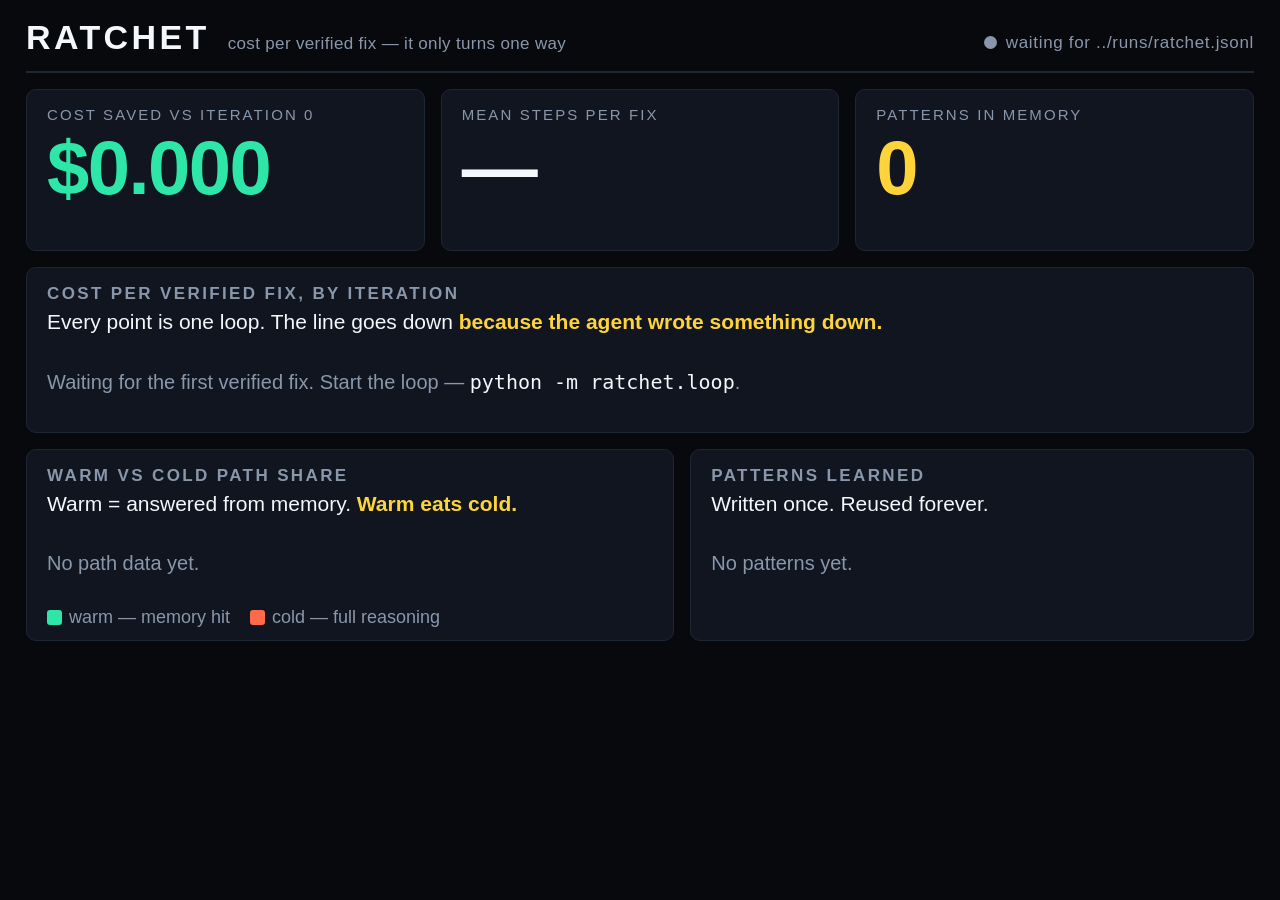
==== dashboard/index.html @ 0d916dfb "feat(dashboard): single-file projector dashboard tailing runs/ratchet.jsonl hero cost-per-verified-f" ====
<!DOCTYPE html>
<html lang="en">
<head>
<meta charset="utf-8">
<meta name="viewport" content="width=device-width, initial-scale=1">
<title>RATCHET — live</title>
<style>
  :root {
    --bg:      #07090d;
    --panel:   #101520;
    --line:    #1e2634;
    --ink:     #f4f7fb;
    --muted:   #8a97ab;
    --warm:    #2ee6a8;
    --cold:    #ff6b4a;
    --hero:    #ffd43b;
    --accent:  #56a0ff;
  }

  * { box-sizing: border-box; }

  html, body {
    margin: 0;
    background: var(--bg);
    color: var(--ink);
    font-family: ui-sans-serif, -apple-system, "Segoe UI", Roboto, Helvetica, Arial, sans-serif;
    font-variant-numeric: tabular-nums;
    -webkit-font-smoothing: antialiased;
  }

  .shell { padding: 18px 26px 26px; }

  /* ---------------- header ---------------- */
  header {
    display: flex;
    align-items: baseline;
    gap: 18px;
    padding-bottom: 14px;
    border-bottom: 2px solid var(--line);
  }
  .brand {
    font-size: 34px;
    font-weight: 800;
    letter-spacing: 0.10em;
  }
  .tagline { color: var(--muted); font-size: 17px; letter-spacing: 0.02em; }
  .live {
    margin-left: auto;
    display: flex;
    align-items: center;
    gap: 9px;
    font-size: 17px;
    color: var(--muted);
    letter-spacing: 0.04em;
  }
  .dot {
    width: 13px; height: 13px; border-radius: 50%;
    background: var(--warm);
    box-shadow: 0 0 14px var(--warm);
  }
  .dot.stale { background: var(--muted); box-shadow: none; }

  /* ---------------- policy strip ---------------- */
  .policy-strip {
    margin-top: 12px;
    padding: 12px 16px;
    background: rgba(86,160,255,0.09);
    border-left: 5px solid var(--accent);
    border-radius: 4px;
    font-size: 19px;
    color: var(--ink);
  }
  .policy-strip b { color: var(--accent); }

  /* ---------------- stat tiles ---------------- */
  .tiles {
    display: grid;
    grid-template-columns: repeat(3, 1fr);
    gap: 16px;
    margin: 16px 0;
  }
  .tile {
    background: var(--panel);
    border: 1px solid var(--line);
    border-radius: 10px;
    padding: 16px 20px 18px;
  }
  .tile .k {
    font-size: 15px;
    letter-spacing: 0.14em;
    text-transform: uppercase;
    color: var(--muted);
  }
  .tile .v {
    font-size: 76px;
    font-weight: 800;
    line-height: 1.02;
    margin-top: 6px;
    letter-spacing: -0.02em;
  }
  .tile .sub { font-size: 18px; color: var(--muted); margin-top: 4px; }
  .tile .sub b { color: var(--ink); font-weight: 700; }
  .v.good { color: var(--warm); }
  .v.hero { color: var(--hero); }

  /* ---------------- panels ---------------- */
  .panel {
    background: var(--panel);
    border: 1px solid var(--line);
    border-radius: 10px;
    padding: 16px 20px 12px;
  }
  .panel h2 {
    margin: 0 0 6px;
    font-size: 17px;
    letter-spacing: 0.14em;
    text-transform: uppercase;
    color: var(--muted);
    font-weight: 700;
  }
  .panel .lede { font-size: 21px; color: var(--ink); margin: 0 0 10px; }
  .panel .lede em { color: var(--hero); font-style: normal; font-weight: 700; }

  .hero-panel { margin-bottom: 16px; }
  .grid2 { display: grid; grid-template-columns: 1.15fr 1fr; gap: 16px; }

  svg { display: block; width: 100%; }
  .ax { stroke: var(--line); stroke-width: 2; }
  .axlbl { fill: var(--muted); font-size: 17px; }
  .ptlbl { fill: var(--ink); font-size: 20px; font-weight: 700; }

  /* ---------------- pattern list ---------------- */
  .plist { list-style: none; margin: 0; padding: 0; max-height: 300px; overflow-y: auto; }
  .plist li {
    display: flex;
    align-items: center;
    gap: 12px;
    padding: 11px 0;
    border-bottom: 1px solid var(--line);
    font-size: 21px;
  }
  .plist li:last-child { border-bottom: none; }
  .pname { flex: 1; font-weight: 600; overflow: hidden; text-overflow: ellipsis; white-space: nowrap; }
  .puses {
    background: rgba(46,230,168,0.14);
    color: var(--warm);
    border-radius: 999px;
    padding: 3px 13px;
    font-weight: 800;
    font-size: 19px;
  }
  .pseen { color: var(--muted); font-size: 17px; white-space: nowrap; }

  .legend { display: flex; gap: 20px; font-size: 18px; color: var(--muted); margin-top: 6px; }
  .swatch { display: inline-block; width: 15px; height: 15px; border-radius: 3px; vertical-align: -2px; margin-right: 7px; }

  .empty-note {
    color: var(--muted);
    font-size: 20px;
    padding: 26px 0;
  }
  .empty-note code { color: var(--ink); }

  .synthetic-banner {
    background: #4a2e00;
    color: #ffce5c;
    border: 1px solid #7a4d00;
    border-radius: 8px;
    padding: 10px 16px;
    font-size: 19px;
    font-weight: 700;
    margin-bottom: 14px;
  }
</style>
</head>
<body>
<div class="shell">

  <header>
    <span class="brand">RATCHET</span>
    <span class="tagline">cost per verified fix &mdash; it only turns one way</span>
    <span class="live"><span id="dot" class="dot stale"></span><span id="live-text">waiting for runs/ratchet.jsonl</span></span>
  </header>

  <div id="synthetic" class="synthetic-banner" style="display:none">
    SYNTHETIC DEMO DATA &mdash; not from runs/ratchet.jsonl
  </div>

  <div id="policy-strip" class="policy-strip" style="display:none"></div>

  <div class="tiles">
    <div class="tile">
      <div class="k">Cost saved vs iteration 0</div>
      <div id="t-saved" class="v good">$0.00</div>
      <div id="t-saved-sub" class="sub">&nbsp;</div>
    </div>
    <div class="tile">
      <div class="k">Mean steps per fix</div>
      <div id="t-steps" class="v">&mdash;</div>
      <div id="t-steps-sub" class="sub">&nbsp;</div>
    </div>
    <div class="tile">
      <div class="k">Patterns in memory</div>
      <div id="t-patterns" class="v hero">0</div>
      <div id="t-patterns-sub" class="sub">&nbsp;</div>
    </div>
  </div>

  <div class="panel hero-panel">
    <h2>Cost per verified fix, by iteration</h2>
    <p class="lede">Every point is one loop. The line goes down <em>because the agent wrote something down.</em></p>
    <div id="hero-chart"></div>
  </div>

  <div class="grid2">
    <div class="panel">
      <h2>Warm vs cold path share</h2>
      <p class="lede">Warm = answered from memory. <em>Warm eats cold.</em></p>
      <div id="path-chart"></div>
      <div class="legend">
        <span><span class="swatch" style="background:var(--warm)"></span>warm &mdash; memory hit</span>
        <span><span class="swatch" style="background:var(--cold)"></span>cold &mdash; full reasoning</span>
      </div>
    </div>

    <div class="panel">
      <h2>Patterns learned</h2>
      <p class="lede">Written once. Reused forever.</p>
      <ul id="plist" class="plist"></ul>
      <div id="plist-empty" class="empty-note">No patterns yet.</div>
    </div>
  </div>

</div>

<script>
(function () {
  'use strict';

  var params    = new URLSearchParams(location.search);
  var SRC       = params.get('src') || '../runs/ratchet.jsonl';
  var SYNTHETIC = params.get('demo') === '1';
  var POLL_MS   = 2000;

  var lastSig = null;

  /* ---------- tolerant field access -------------------------------------
   * Lane A owns the emitter; we accept the obvious aliases so a schema
   * tweak on their side does not blank the projector on stage.
   * -------------------------------------------------------------------- */
  function pick(o) {
    for (var i = 1; i < arguments.length; i++) {
      var k = arguments[i];
      if (o[k] !== undefined && o[k] !== null) return o[k];
    }
    return undefined;
  }
  function num(v, d) { var n = Number(v); return isFinite(n) ? n : d; }

  function normalise(r) {
    return {
      iteration: num(pick(r, 'iteration', 'iter', 'loop', 'run'), 0),
      cost:      num(pick(r, 'cost_usd', 'cost', 'usd', 'total_cost'), 0),
      steps:     num(pick(r, 'steps', 'step_count', 'n_steps'), NaN),
      path:      String(pick(r, 'path', 'route', 'mode', 'lane') || '').toLowerCase(),
      verified:  pick(r, 'verified', 'is_verified', 'fix_verified') === true,
      bugId:     pick(r, 'bug_id', 'bug', 'id'),
      cls:       pick(r, 'bug_class', 'class', 'pattern_class', 'signature_class', 'pattern_id'),
      event:     pick(r, 'event', 'type', 'kind'),
      note:      pick(r, 'note', 'message', 'detail', 'diff_summary')
    };
  }

  function parse(text) {
    var out = [];
    text.split('\n').forEach(function (line) {
      line = line.trim();
      if (!line) return;
      try { out.push(normalise(JSON.parse(line))); } catch (e) { /* partial write; skip */ }
    });
    return out;
  }

  /* ---------- aggregation ---------------------------------------------- */

  function aggregate(recs) {
    var byIter = {}, order = [];
    var patterns = {};
    var policyEvents = [];

    recs.forEach(function (r) {
      if (r.event && String(r.event).indexOf('policy') !== -1) {
        policyEvents.push(r);
        return;
      }

      var it = r.iteration;
      if (!byIter[it]) {
        byIter[it] = { iter: it, cost: 0, warm: 0, cold: 0, fixes: 0, stepsSum: 0, stepsN: 0 };
        order.push(it);
      }
      var b = byIter[it];
      b.cost += r.cost;
      if (r.path === 'warm') b.warm++;
      else if (r.path === 'cold') b.cold++;
      if (r.verified) {
        b.fixes++;
        if (isFinite(r.steps)) { b.stepsSum += r.steps; b.stepsN++; }
      }

      if (r.cls) {
        var p = patterns[r.cls];
        if (!p) p = patterns[r.cls] = { name: r.cls, uses: 0, firstSeen: it };
        if (it < p.firstSeen) p.firstSeen = it;
        if (r.path === 'warm') p.uses++;
      }
    });

    order.sort(function (a, b) { return a - b; });

    var iters = order.map(function (i) {
      var b = byIter[i];
      b.cpf = b.fixes > 0 ? b.cost / b.fixes : null;
      b.meanSteps = b.stepsN > 0 ? b.stepsSum / b.stepsN : null;
      return b;
    });

    var plist = Object.keys(patterns).map(function (k) { return patterns[k]; });
    plist.sort(function (a, b) { return b.uses - a.uses || a.firstSeen - b.firstSeen; });

    return { iters: iters, patterns: plist, policyEvents: policyEvents };
  }

  /* ---------- charts ---------------------------------------------------- */

  var NS = 'http://www.w3.org/2000/svg';
  function el(tag, attrs, text) {
    var n = document.createElementNS(NS, tag);
    for (var k in attrs) n.setAttribute(k, attrs[k]);
    if (text !== undefined) n.textContent = text;
    return n;
  }
  function money(v) {
    if (v === null || v === undefined || !isFinite(v)) return '—';
    return v >= 1 ? '$' + v.toFixed(2) : '$' + v.toFixed(3);
  }

  function drawHero(host, iters) {
    host.innerHTML = '';
    var pts = iters.filter(function (b) { return b.cpf !== null; });
    if (pts.length === 0) {
      host.innerHTML = '<div class="empty-note">Waiting for the first verified fix. Start the loop &mdash; <code>python -m ratchet.loop</code>.</div>';
      return;
    }

    var W = 1000, H = 380, L = 108, R = 40, T = 34, B = 56;
    var svg = el('svg', { viewBox: '0 0 ' + W + ' ' + H, preserveAspectRatio: 'none', height: H });

    var max = Math.max.apply(null, pts.map(function (p) { return p.cpf; }));
    var top = max * 1.28 || 1;

    var x = function (i) {
      return pts.length === 1 ? (L + (W - L - R) / 2)
                              : L + (i * (W - L - R)) / (pts.length - 1);
    };
    var y = function (v) { return T + (1 - v / top) * (H - T - B); };

    // horizontal gridlines
    for (var g = 0; g <= 3; g++) {
      var gv = (top * g) / 3;
      var gy = y(gv);
      svg.appendChild(el('line', { x1: L, y1: gy, x2: W - R, y2: gy, stroke: '#1a2130', 'stroke-width': 1 }));
      svg.appendChild(el('text', { x: L - 14, y: gy + 6, class: 'axlbl', 'text-anchor': 'end' }, money(gv)));
    }

    svg.appendChild(el('line', { x1: L, y1: H - B, x2: W - R, y2: H - B, class: 'ax' }));

    // baseline reference from iteration 0
    var base = pts[0].cpf;
    svg.appendChild(el('line', {
      x1: L, y1: y(base), x2: W - R, y2: y(base),
      stroke: '#4b5567', 'stroke-width': 2, 'stroke-dasharray': '8 8'
    }));

    var d = pts.map(function (p, i) { return (i ? 'L' : 'M') + x(i) + ' ' + y(p.cpf); }).join(' ');
    svg.appendChild(el('path', {
      d: d, fill: 'none', stroke: 'var(--hero)', 'stroke-width': 6,
      'stroke-linejoin': 'round', 'stroke-linecap': 'round'
    }));

    pts.forEach(function (p, i) {
      svg.appendChild(el('circle', { cx: x(i), cy: y(p.cpf), r: 9, fill: 'var(--hero)' }));
      svg.appendChild(el('text', {
        x: x(i), y: y(p.cpf) - 20, class: 'ptlbl', 'text-anchor': 'middle'
      }, money(p.cpf)));
      svg.appendChild(el('text', {
        x: x(i), y: H - B + 30, class: 'axlbl', 'text-anchor': 'middle'
      }, 'iter ' + p.iter));
    });

    host.appendChild(svg);
  }

  function drawPaths(host, iters) {
    host.innerHTML = '';
    var bars = iters.filter(function (b) { return (b.warm + b.cold) > 0; });
    if (bars.length === 0) {
      host.innerHTML = '<div class="empty-note">No path data yet.</div>';
      return;
    }

    var W = 620, H = 280, L = 20, R = 20, T = 26, B = 46;
    var svg = el('svg', { viewBox: '0 0 ' + W + ' ' + H, preserveAspectRatio: 'none', height: H });

    var plotH = H - T - B;
    var slot  = (W - L - R) / bars.length;
    var bw    = Math.min(78, slot * 0.62);

    bars.forEach(function (b, i) {
      var total = b.warm + b.cold;
      var cx = L + slot * i + slot / 2;
      var bx = cx - bw / 2;

      var coldH = (b.cold / total) * plotH;
      var warmH = (b.warm / total) * plotH;

      svg.appendChild(el('rect', { x: bx, y: T, width: bw, height: coldH, fill: 'var(--cold)', rx: 3 }));
      svg.appendChild(el('rect', { x: bx, y: T + coldH, width: bw, height: warmH, fill: 'var(--warm)', rx: 3 }));

      var pct = Math.round((b.warm / total) * 100);
      svg.appendChild(el('text', { x: cx, y: T - 8, class: 'ptlbl', 'text-anchor': 'middle' }, pct + '%'));
      svg.appendChild(el('text', { x: cx, y: H - B + 30, class: 'axlbl', 'text-anchor': 'middle' }, 'iter ' + b.iter));
    });

    svg.appendChild(el('line', { x1: L, y1: T + plotH, x2: W - R, y2: T + plotH, class: 'ax' }));
    host.appendChild(svg);
  }

  function drawPatterns(agg) {
    var ul = document.getElementById('plist');
    var empty = document.getElementById('plist-empty');
    ul.innerHTML = '';
    if (agg.patterns.length === 0) { empty.style.display = ''; return; }
    empty.style.display = 'none';

    agg.patterns.forEach(function (p) {
      var li = document.createElement('li');

      var name = document.createElement('span');
      name.className = 'pname';
      name.textContent = p.name;

      var uses = document.createElement('span');
      uses.className = 'puses';
      uses.textContent = p.uses + '×';

      var seen = document.createElement('span');
      seen.className = 'pseen';
      seen.textContent = 'first seen iter ' + p.firstSeen;

      li.appendChild(name);
      li.appendChild(uses);
      li.appendChild(seen);
      ul.appendChild(li);
    });
  }

  function drawTiles(agg) {
    var iters = agg.iters.filter(function (b) { return b.cpf !== null; });

    // cost saved: what iteration 0's unit price would have cost for every fix since
    var saved = 0, savedFixes = 0;
    if (iters.length > 0) {
      var base = iters[0].cpf;
      for (var i = 1; i < iters.length; i++) {
        saved += (base - iters[i].cpf) * iters[i].fixes;
        savedFixes += iters[i].fixes;
      }
    }
    document.getElementById('t-saved').textContent = money(Math.max(0, saved));
    document.getElementById('t-saved-sub').innerHTML = iters.length > 1
      ? 'across <b>' + savedFixes + '</b> fixes since iteration 0'
      : '&nbsp;';

    var withSteps = agg.iters.filter(function (b) { return b.meanSteps !== null; });
    if (withSteps.length > 0) {
      var now = withSteps[withSteps.length - 1].meanSteps;
      var was = withSteps[0].meanSteps;
      var t = document.getElementById('t-steps');
      t.textContent = now.toFixed(1);
      t.className = 'v' + (now < was ? ' good' : '');
      document.getElementById('t-steps-sub').innerHTML =
        withSteps.length > 1 ? 'was <b>' + was.toFixed(1) + '</b> at iteration 0' : '&nbsp;';
    }

    document.getElementById('t-patterns').textContent = String(agg.patterns.length);
    var reused = agg.patterns.reduce(function (a, p) { return a + p.uses; }, 0);
    document.getElementById('t-patterns-sub').innerHTML =
      agg.patterns.length ? 'reused <b>' + reused + '</b> times' : '&nbsp;';
  }

  function drawPolicy(agg) {
    var strip = document.getElementById('policy-strip');
    if (agg.policyEvents.length === 0) { strip.style.display = 'none'; return; }
    var last = agg.policyEvents[agg.policyEvents.length - 1];
    strip.style.display = '';
    strip.innerHTML = '<b>SLOW LOOP:</b> agent rewrote its own policy.yaml at iteration ' +
      last.iteration + (last.note ? ' &mdash; ' + String(last.note) : '');
  }

  function draw(recs, live) {
    var agg = aggregate(recs);
    drawTiles(agg);
    drawHero(document.getElementById('hero-chart'), agg.iters);
    drawPaths(document.getElementById('path-chart'), agg.iters);
    drawPatterns(agg);
    drawPolicy(agg);

    var dot = document.getElementById('dot');
    var txt = document.getElementById('live-text');
    if (live) {
      dot.className = 'dot';
      var last = agg.iters.length ? agg.iters[agg.iters.length - 1].iter : 0;
      txt.textContent = recs.length + ' events · iteration ' + last;
    } else {
      dot.className = 'dot stale';
      txt.textContent = 'waiting for ' + SRC;
    }
  }

  /* ---------- synthetic mode (?demo=1) — clearly labelled -------------- */
  function syntheticRecords() {
    var classes = ['modal-state-not-reset', 'counter-off-by-one', 'filter-state-lost-on-mutation',
                   'missing-preventdefault', 'dead-control', 'missing-input-validation'];
    var recs = [], id = 0;
    var costs = [0.42, 0.31, 0.18, 0.11, 0.07];
    for (var it = 0; it < 5; it++) {
      var n = 2;
      for (var j = 0; j < n; j++) {
        var warm = it > 0 && (it + j) % 3 !== 0;
        recs.push({
          iteration: it,
          bug_id: 'BUG-0' + ((id++ % 8) + 1),
          bug_class: classes[(it + j) % classes.length],
          path: warm ? 'warm' : 'cold',
          cost_usd: costs[it] * (warm ? 0.55 : 1.35),
          steps: Math.max(2, 12 - it * 2 + j),
          verified: true
        });
      }
    }
    recs.push({ iteration: 3, event: 'policy_rewrite', note: 'promoted signature step to code' });
    return recs.map(normalise);
  }

  /* ---------- poll ------------------------------------------------------ */

  function tick() {
    if (SYNTHETIC) return;
    fetch(SRC + '?t=' + Date.now(), { cache: 'no-store' })
      .then(function (r) {
        if (!r.ok) throw new Error(String(r.status));
        return r.text();
      })
      .then(function (text) {
        var sig = text.length + ':' + text.slice(-160);
        if (sig === lastSig) return;
        lastSig = sig;
        draw(parse(text), true);
      })
      .catch(function () { draw([], false); });
  }

  if (SYNTHETIC) {
    document.getElementById('synthetic').style.display = '';
    draw(syntheticRecords(), true);
    document.getElementById('live-text').textContent = 'synthetic';
  } else {
    tick();
    setInterval(tick, POLL_MS);
  }
})();
</script>
</body>
</html>
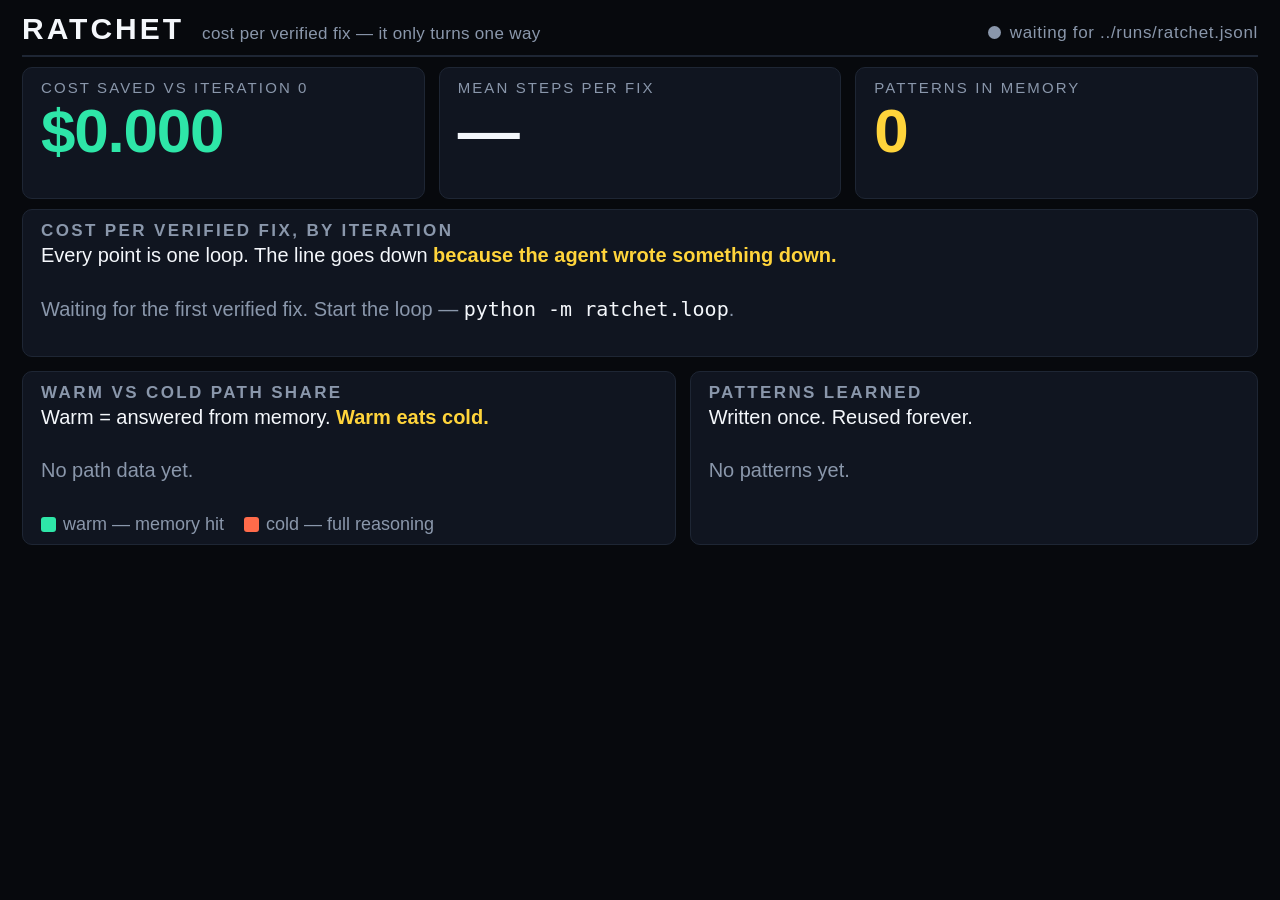
==== commit 6d0a93f5: "fix(dashboard): fit one projector screen, nice axis ticks, no label collision verified rendering aga" ====
--- a/dashboard/index.html
+++ b/dashboard/index.html
@@ -28,18 +28,19 @@
     -webkit-font-smoothing: antialiased;
   }
 
-  .shell { padding: 18px 26px 26px; }
+  /* Everything must fit one projector screen with no scrolling. */
+  .shell { padding: 12px 22px 16px; }
 
   /* ---------------- header ---------------- */
   header {
     display: flex;
     align-items: baseline;
     gap: 18px;
-    padding-bottom: 14px;
+    padding-bottom: 9px;
     border-bottom: 2px solid var(--line);
   }
   .brand {
-    font-size: 34px;
+    font-size: 30px;
     font-weight: 800;
     letter-spacing: 0.10em;
   }
@@ -62,8 +63,8 @@
 
   /* ---------------- policy strip ---------------- */
   .policy-strip {
-    margin-top: 12px;
-    padding: 12px 16px;
+    margin-top: 9px;
+    padding: 9px 15px;
     background: rgba(86,160,255,0.09);
     border-left: 5px solid var(--accent);
     border-radius: 4px;
@@ -76,14 +77,14 @@
   .tiles {
     display: grid;
     grid-template-columns: repeat(3, 1fr);
-    gap: 16px;
-    margin: 16px 0;
+    gap: 14px;
+    margin: 10px 0;
   }
   .tile {
     background: var(--panel);
     border: 1px solid var(--line);
     border-radius: 10px;
-    padding: 16px 20px 18px;
+    padding: 11px 18px 13px;
   }
   .tile .k {
     font-size: 15px;
@@ -92,13 +93,13 @@
     color: var(--muted);
   }
   .tile .v {
-    font-size: 76px;
+    font-size: 62px;
     font-weight: 800;
     line-height: 1.02;
-    margin-top: 6px;
+    margin-top: 3px;
     letter-spacing: -0.02em;
   }
-  .tile .sub { font-size: 18px; color: var(--muted); margin-top: 4px; }
+  .tile .sub { font-size: 17px; color: var(--muted); margin-top: 3px; }
   .tile .sub b { color: var(--ink); font-weight: 700; }
   .v.good { color: var(--warm); }
   .v.hero { color: var(--hero); }
@@ -108,21 +109,21 @@
     background: var(--panel);
     border: 1px solid var(--line);
     border-radius: 10px;
-    padding: 16px 20px 12px;
+    padding: 11px 18px 9px;
   }
   .panel h2 {
-    margin: 0 0 6px;
+    margin: 0 0 3px;
     font-size: 17px;
     letter-spacing: 0.14em;
     text-transform: uppercase;
     color: var(--muted);
     font-weight: 700;
   }
-  .panel .lede { font-size: 21px; color: var(--ink); margin: 0 0 10px; }
+  .panel .lede { font-size: 20px; color: var(--ink); margin: 0 0 4px; }
   .panel .lede em { color: var(--hero); font-style: normal; font-weight: 700; }
 
-  .hero-panel { margin-bottom: 16px; }
-  .grid2 { display: grid; grid-template-columns: 1.15fr 1fr; gap: 16px; }
+  .hero-panel { margin-bottom: 14px; }
+  .grid2 { display: grid; grid-template-columns: 1.15fr 1fr; gap: 14px; }
 
   svg { display: block; width: 100%; }
   .ax { stroke: var(--line); stroke-width: 2; }
@@ -130,14 +131,14 @@
   .ptlbl { fill: var(--ink); font-size: 20px; font-weight: 700; }
 
   /* ---------------- pattern list ---------------- */
-  .plist { list-style: none; margin: 0; padding: 0; max-height: 300px; overflow-y: auto; }
+  .plist { list-style: none; margin: 0; padding: 0; max-height: 218px; overflow-y: auto; }
   .plist li {
     display: flex;
     align-items: center;
     gap: 12px;
-    padding: 11px 0;
+    padding: 8px 0;
     border-bottom: 1px solid var(--line);
-    font-size: 21px;
+    font-size: 20px;
   }
   .plist li:last-child { border-bottom: none; }
   .pname { flex: 1; font-weight: 600; overflow: hidden; text-overflow: ellipsis; white-space: nowrap; }
@@ -345,6 +346,21 @@
     return v >= 1 ? '$' + v.toFixed(2) : '$' + v.toFixed(3);
   }
 
+  // Pick a gridline step of 1/2/2.5/5 × 10^k so the axis labels read as clean
+  // money from across the room, not as $0.726. Always 4 divisions.
+  var DIVS = 4;
+  function niceScale(max) {
+    if (!(max > 0)) return { top: 1, step: 0.25 };
+    var target = (max * 1.15) / DIVS;
+    var mag = Math.pow(10, Math.floor(Math.log(target) / Math.LN10));
+    var steps = [1, 2, 2.5, 5, 10];
+    var step = 10 * mag;
+    for (var i = 0; i < steps.length; i++) {
+      if (steps[i] * mag >= target) { step = steps[i] * mag; break; }
+    }
+    return { top: step * DIVS, step: step };
+  }
+
   function drawHero(host, iters) {
     host.innerHTML = '';
     var pts = iters.filter(function (b) { return b.cpf !== null; });
@@ -353,11 +369,11 @@
       return;
     }
 
-    var W = 1000, H = 380, L = 108, R = 40, T = 34, B = 56;
+    var W = 1000, H = 250, L = 104, R = 34, T = 28, B = 46;
     var svg = el('svg', { viewBox: '0 0 ' + W + ' ' + H, preserveAspectRatio: 'none', height: H });
 
     var max = Math.max.apply(null, pts.map(function (p) { return p.cpf; }));
-    var top = max * 1.28 || 1;
+    var top = niceScale(max).top;
 
     var x = function (i) {
       return pts.length === 1 ? (L + (W - L - R) / 2)
@@ -366,8 +382,8 @@
     var y = function (v) { return T + (1 - v / top) * (H - T - B); };
 
     // horizontal gridlines
-    for (var g = 0; g <= 3; g++) {
-      var gv = (top * g) / 3;
+    for (var g = 0; g <= DIVS; g++) {
+      var gv = (top * g) / DIVS;
       var gy = y(gv);
       svg.appendChild(el('line', { x1: L, y1: gy, x2: W - R, y2: gy, stroke: '#1a2130', 'stroke-width': 1 }));
       svg.appendChild(el('text', { x: L - 14, y: gy + 6, class: 'axlbl', 'text-anchor': 'end' }, money(gv)));
@@ -390,11 +406,15 @@
 
     pts.forEach(function (p, i) {
       svg.appendChild(el('circle', { cx: x(i), cy: y(p.cpf), r: 9, fill: 'var(--hero)' }));
+      // Anchor the end labels inward so they never collide with the y-axis
+      // labels or run off the right edge.
+      var anchor = i === 0 ? 'start' : (i === pts.length - 1 ? 'end' : 'middle');
+      var dx = i === 0 ? 10 : (i === pts.length - 1 ? -10 : 0);
       svg.appendChild(el('text', {
-        x: x(i), y: y(p.cpf) - 20, class: 'ptlbl', 'text-anchor': 'middle'
+        x: x(i) + dx, y: y(p.cpf) - 19, class: 'ptlbl', 'text-anchor': anchor
       }, money(p.cpf)));
       svg.appendChild(el('text', {
-        x: x(i), y: H - B + 30, class: 'axlbl', 'text-anchor': 'middle'
+        x: x(i), y: H - B + 28, class: 'axlbl', 'text-anchor': 'middle'
       }, 'iter ' + p.iter));
     });
 
@@ -409,7 +429,7 @@
       return;
     }
 
-    var W = 620, H = 280, L = 20, R = 20, T = 26, B = 46;
+    var W = 620, H = 196, L = 20, R = 20, T = 26, B = 42;
     var svg = el('svg', { viewBox: '0 0 ' + W + ' ' + H, preserveAspectRatio: 'none', height: H });
 
     var plotH = H - T - B;
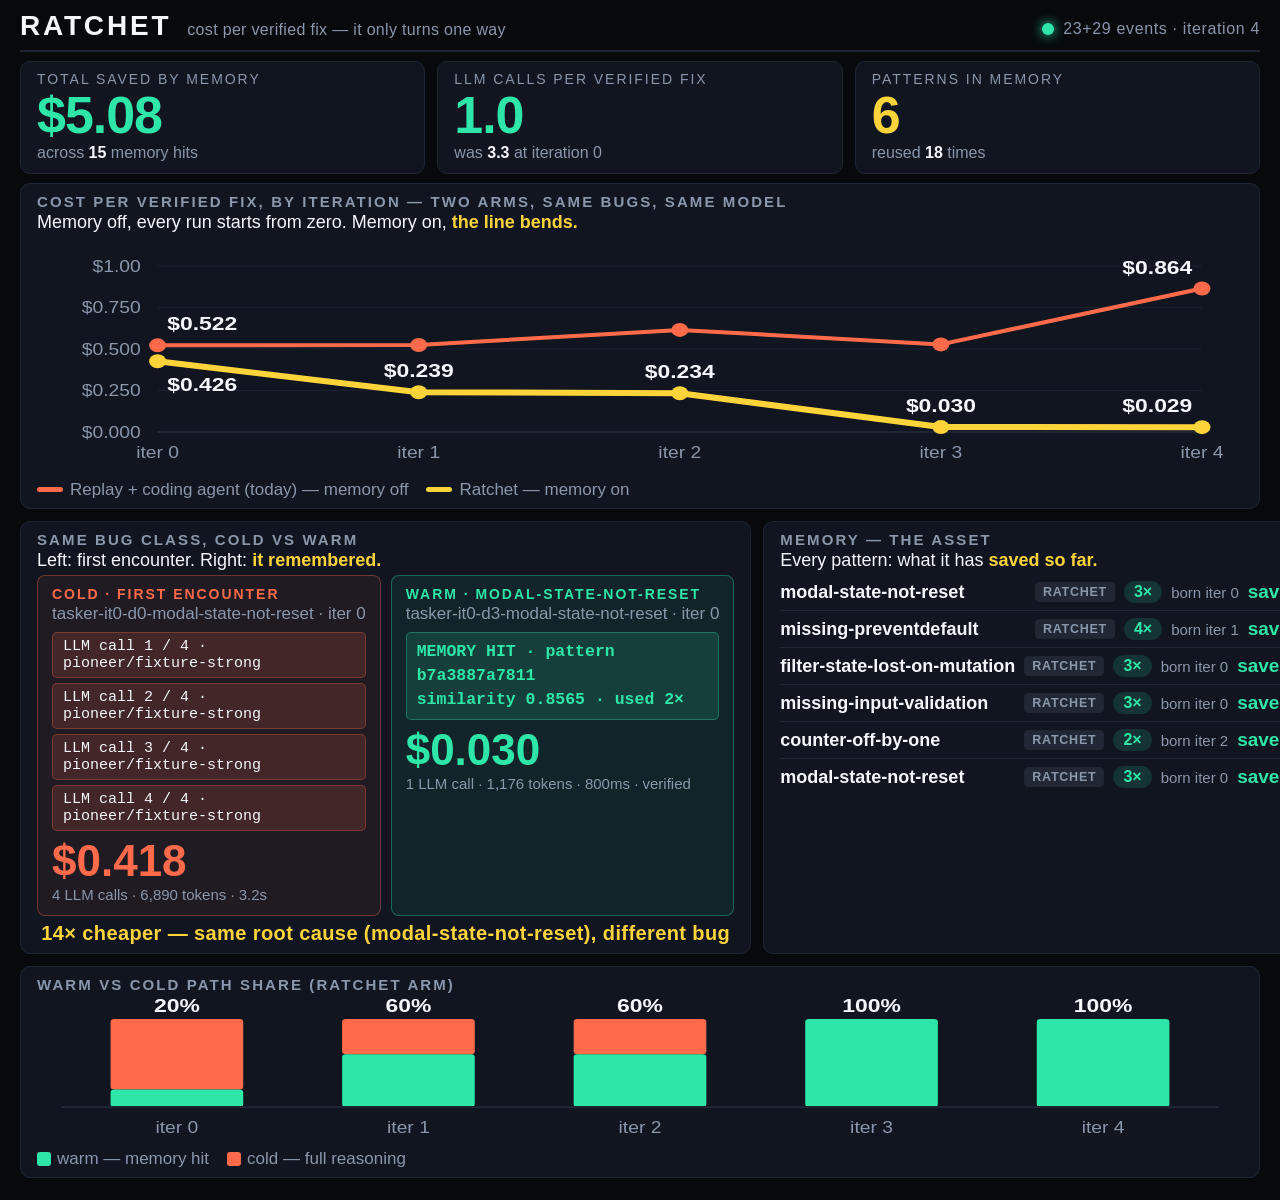
==== commit 581a7eac: "feat(dashboard): C-003 — two-arm hero chart, cold/warm split pane, memory asset panel - hero: contro" ====
--- a/dashboard/index.html
+++ b/dashboard/index.html
@@ -28,149 +28,139 @@
     -webkit-font-smoothing: antialiased;
   }
 
-  /* Everything must fit one projector screen with no scrolling. */
-  .shell { padding: 12px 22px 16px; }
+  .shell { padding: 10px 20px 14px; }
 
   /* ---------------- header ---------------- */
   header {
     display: flex;
     align-items: baseline;
-    gap: 18px;
-    padding-bottom: 9px;
+    gap: 16px;
+    padding-bottom: 8px;
     border-bottom: 2px solid var(--line);
   }
-  .brand {
-    font-size: 30px;
-    font-weight: 800;
-    letter-spacing: 0.10em;
-  }
-  .tagline { color: var(--muted); font-size: 17px; letter-spacing: 0.02em; }
+  .brand { font-size: 28px; font-weight: 800; letter-spacing: 0.10em; }
+  .tagline { color: var(--muted); font-size: 16px; letter-spacing: 0.02em; }
   .live {
     margin-left: auto;
-    display: flex;
-    align-items: center;
-    gap: 9px;
-    font-size: 17px;
-    color: var(--muted);
-    letter-spacing: 0.04em;
+    display: flex; align-items: center; gap: 9px;
+    font-size: 16px; color: var(--muted); letter-spacing: 0.04em;
   }
   .dot {
-    width: 13px; height: 13px; border-radius: 50%;
-    background: var(--warm);
-    box-shadow: 0 0 14px var(--warm);
+    width: 12px; height: 12px; border-radius: 50%;
+    background: var(--warm); box-shadow: 0 0 12px var(--warm);
   }
   .dot.stale { background: var(--muted); box-shadow: none; }
 
-  /* ---------------- policy strip ---------------- */
   .policy-strip {
-    margin-top: 9px;
-    padding: 9px 15px;
+    margin-top: 8px;
+    padding: 8px 14px;
     background: rgba(86,160,255,0.09);
     border-left: 5px solid var(--accent);
     border-radius: 4px;
-    font-size: 19px;
-    color: var(--ink);
+    font-size: 18px;
   }
   .policy-strip b { color: var(--accent); }
 
   /* ---------------- stat tiles ---------------- */
-  .tiles {
-    display: grid;
-    grid-template-columns: repeat(3, 1fr);
-    gap: 14px;
-    margin: 10px 0;
-  }
+  .tiles { display: grid; grid-template-columns: repeat(3, 1fr); gap: 12px; margin: 9px 0; }
   .tile {
-    background: var(--panel);
-    border: 1px solid var(--line);
-    border-radius: 10px;
-    padding: 11px 18px 13px;
-  }
-  .tile .k {
-    font-size: 15px;
-    letter-spacing: 0.14em;
-    text-transform: uppercase;
-    color: var(--muted);
-  }
-  .tile .v {
-    font-size: 62px;
-    font-weight: 800;
-    line-height: 1.02;
-    margin-top: 3px;
-    letter-spacing: -0.02em;
-  }
-  .tile .sub { font-size: 17px; color: var(--muted); margin-top: 3px; }
+    background: var(--panel); border: 1px solid var(--line);
+    border-radius: 10px; padding: 9px 16px 11px;
+  }
+  .tile .k { font-size: 14px; letter-spacing: 0.14em; text-transform: uppercase; color: var(--muted); }
+  .tile .v { font-size: 52px; font-weight: 800; line-height: 1.02; margin-top: 2px; letter-spacing: -0.02em; }
+  .tile .sub { font-size: 16px; color: var(--muted); margin-top: 2px; }
   .tile .sub b { color: var(--ink); font-weight: 700; }
   .v.good { color: var(--warm); }
   .v.hero { color: var(--hero); }
 
   /* ---------------- panels ---------------- */
   .panel {
-    background: var(--panel);
-    border: 1px solid var(--line);
-    border-radius: 10px;
-    padding: 11px 18px 9px;
+    background: var(--panel); border: 1px solid var(--line);
+    border-radius: 10px; padding: 9px 16px 8px;
   }
   .panel h2 {
-    margin: 0 0 3px;
-    font-size: 17px;
-    letter-spacing: 0.14em;
-    text-transform: uppercase;
-    color: var(--muted);
-    font-weight: 700;
-  }
-  .panel .lede { font-size: 20px; color: var(--ink); margin: 0 0 4px; }
+    margin: 0 0 2px; font-size: 15px; letter-spacing: 0.14em;
+    text-transform: uppercase; color: var(--muted); font-weight: 700;
+  }
+  .panel .lede { font-size: 18px; color: var(--ink); margin: 0 0 3px; }
   .panel .lede em { color: var(--hero); font-style: normal; font-weight: 700; }
 
-  .hero-panel { margin-bottom: 14px; }
-  .grid2 { display: grid; grid-template-columns: 1.15fr 1fr; gap: 14px; }
+  .hero-panel { margin-bottom: 12px; }
+  .grid2 { display: grid; grid-template-columns: 1.35fr 1fr; gap: 12px; }
 
   svg { display: block; width: 100%; }
   .ax { stroke: var(--line); stroke-width: 2; }
-  .axlbl { fill: var(--muted); font-size: 17px; }
-  .ptlbl { fill: var(--ink); font-size: 20px; font-weight: 700; }
-
-  /* ---------------- pattern list ---------------- */
-  .plist { list-style: none; margin: 0; padding: 0; max-height: 218px; overflow-y: auto; }
-  .plist li {
-    display: flex;
-    align-items: center;
-    gap: 12px;
-    padding: 8px 0;
-    border-bottom: 1px solid var(--line);
-    font-size: 20px;
-  }
-  .plist li:last-child { border-bottom: none; }
-  .pname { flex: 1; font-weight: 600; overflow: hidden; text-overflow: ellipsis; white-space: nowrap; }
-  .puses {
-    background: rgba(46,230,168,0.14);
-    color: var(--warm);
-    border-radius: 999px;
-    padding: 3px 13px;
-    font-weight: 800;
-    font-size: 19px;
-  }
-  .pseen { color: var(--muted); font-size: 17px; white-space: nowrap; }
-
-  .legend { display: flex; gap: 20px; font-size: 18px; color: var(--muted); margin-top: 6px; }
-  .swatch { display: inline-block; width: 15px; height: 15px; border-radius: 3px; vertical-align: -2px; margin-right: 7px; }
-
-  .empty-note {
-    color: var(--muted);
-    font-size: 20px;
-    padding: 26px 0;
-  }
+  .axlbl { fill: var(--muted); font-size: 16px; }
+  .ptlbl { fill: var(--ink); font-size: 19px; font-weight: 700; }
+
+  .legend { display: flex; gap: 18px; font-size: 17px; color: var(--muted); margin-top: 4px; flex-wrap: wrap; }
+  .swatch { display: inline-block; width: 14px; height: 14px; border-radius: 3px; vertical-align: -2px; margin-right: 6px; }
+  .swline { display: inline-block; width: 26px; height: 5px; border-radius: 3px; vertical-align: 3px; margin-right: 7px; }
+
+  /* ---------------- split pane ---------------- */
+  .split { display: grid; grid-template-columns: 1fr 1fr; gap: 10px; margin-top: 4px; }
+  .arm-col { border-radius: 8px; padding: 10px 14px 12px; border: 1px solid var(--line); }
+  .arm-col.cold-side { background: rgba(255,107,74,0.07); border-color: rgba(255,107,74,0.35); }
+  .arm-col.warm-side { background: rgba(46,230,168,0.07); border-color: rgba(46,230,168,0.35); }
+  .arm-tag { font-size: 14px; letter-spacing: 0.14em; text-transform: uppercase; font-weight: 800; }
+  .cold-side .arm-tag { color: var(--cold); }
+  .warm-side .arm-tag { color: var(--warm); }
+  .arm-bug { font-size: 17px; color: var(--muted); margin: 2px 0 8px; overflow: hidden; text-overflow: ellipsis; white-space: nowrap; }
+  .callstack { display: flex; flex-direction: column; gap: 5px; margin-bottom: 8px; }
+  .call {
+    border-radius: 5px; padding: 5px 10px; font-size: 15px;
+    font-family: ui-monospace, SFMono-Regular, Menlo, monospace;
+    color: var(--ink); background: rgba(255,107,74,0.16);
+    border: 1px solid rgba(255,107,74,0.30);
+  }
+  .warm-side .call { background: rgba(46,230,168,0.14); border-color: rgba(46,230,168,0.32); }
+  .hitline {
+    font-family: ui-monospace, SFMono-Regular, Menlo, monospace;
+    font-size: 16.5px; color: var(--warm); font-weight: 700;
+    padding: 7px 10px; border-radius: 5px;
+    background: rgba(46,230,168,0.14); border: 1px solid rgba(46,230,168,0.32);
+    margin-bottom: 8px; line-height: 1.45;
+  }
+  .arm-cost { font-size: 44px; font-weight: 800; line-height: 1; }
+  .cold-side .arm-cost { color: var(--cold); }
+  .warm-side .arm-cost { color: var(--warm); }
+  .arm-meta { font-size: 15px; color: var(--muted); margin-top: 3px; }
+  .xfactor {
+    text-align: center; font-size: 20px; font-weight: 800; color: var(--hero);
+    margin-top: 6px; letter-spacing: 0.02em;
+  }
+
+  /* ---------------- memory panel ---------------- */
+  .mlist { list-style: none; margin: 2px 0 0; padding: 0; max-height: 320px; overflow-y: auto; }
+  .mlist li {
+    display: flex; align-items: center; gap: 9px;
+    padding: 7px 0; border-bottom: 1px solid var(--line); font-size: 18px;
+  }
+  .mlist li:last-child { border-bottom: none; }
+  .mname { flex: 1; font-weight: 600; overflow: hidden; text-overflow: ellipsis; white-space: nowrap; }
+  .msaved { color: var(--warm); font-weight: 800; font-size: 19px; white-space: nowrap; }
+  .muses {
+    background: rgba(46,230,168,0.14); color: var(--warm); border-radius: 999px;
+    padding: 2px 10px; font-weight: 800; font-size: 16px; white-space: nowrap;
+  }
+  .mborn { color: var(--muted); font-size: 15px; white-space: nowrap; }
+  .mbadge {
+    font-size: 12.5px; letter-spacing: 0.06em; text-transform: uppercase; font-weight: 800;
+    border-radius: 4px; padding: 2px 7px; white-space: nowrap;
+  }
+  .mbadge.replay { background: rgba(86,160,255,0.16); color: var(--accent); border: 1px solid rgba(86,160,255,0.4); }
+  .mbadge.other  { background: rgba(138,151,171,0.14); color: var(--muted); border: 1px solid var(--line); }
+
+  /* ---------------- bottom row ---------------- */
+  .grid-bottom { display: grid; grid-template-columns: 1fr; gap: 12px; margin-top: 12px; }
+
+  .empty-note { color: var(--muted); font-size: 18px; padding: 18px 0; }
   .empty-note code { color: var(--ink); }
 
   .synthetic-banner {
-    background: #4a2e00;
-    color: #ffce5c;
-    border: 1px solid #7a4d00;
-    border-radius: 8px;
-    padding: 10px 16px;
-    font-size: 19px;
-    font-weight: 700;
-    margin-bottom: 14px;
+    background: #4a2e00; color: #ffce5c; border: 1px solid #7a4d00;
+    border-radius: 8px; padding: 8px 14px; font-size: 18px; font-weight: 700; margin: 8px 0 4px;
   }
 </style>
 </head>
@@ -180,23 +170,23 @@
   <header>
     <span class="brand">RATCHET</span>
     <span class="tagline">cost per verified fix &mdash; it only turns one way</span>
-    <span class="live"><span id="dot" class="dot stale"></span><span id="live-text">waiting for runs/ratchet.jsonl</span></span>
+    <span class="live"><span id="dot" class="dot stale"></span><span id="live-text">waiting for runs/</span></span>
   </header>
 
   <div id="synthetic" class="synthetic-banner" style="display:none">
-    SYNTHETIC DEMO DATA &mdash; not from runs/ratchet.jsonl
+    SYNTHETIC DEMO DATA &mdash; not from runs/
   </div>
 
   <div id="policy-strip" class="policy-strip" style="display:none"></div>
 
   <div class="tiles">
     <div class="tile">
-      <div class="k">Cost saved vs iteration 0</div>
+      <div class="k">Total saved by memory</div>
       <div id="t-saved" class="v good">$0.00</div>
       <div id="t-saved-sub" class="sub">&nbsp;</div>
     </div>
     <div class="tile">
-      <div class="k">Mean steps per fix</div>
+      <div class="k">LLM calls per verified fix</div>
       <div id="t-steps" class="v">&mdash;</div>
       <div id="t-steps-sub" class="sub">&nbsp;</div>
     </div>
@@ -208,28 +198,40 @@
   </div>
 
   <div class="panel hero-panel">
-    <h2>Cost per verified fix, by iteration</h2>
-    <p class="lede">Every point is one loop. The line goes down <em>because the agent wrote something down.</em></p>
+    <h2>Cost per verified fix, by iteration &mdash; two arms, same bugs, same model</h2>
+    <p class="lede">Memory off, every run starts from zero. Memory on, <em>the line bends.</em></p>
     <div id="hero-chart"></div>
+    <div class="legend">
+      <span><span class="swline" style="background:var(--cold)"></span>Replay + coding agent (today) &mdash; memory off</span>
+      <span><span class="swline" style="background:var(--hero)"></span>Ratchet &mdash; memory on</span>
+    </div>
   </div>
 
   <div class="grid2">
     <div class="panel">
-      <h2>Warm vs cold path share</h2>
-      <p class="lede">Warm = answered from memory. <em>Warm eats cold.</em></p>
+      <h2>Same bug class, cold vs warm</h2>
+      <p class="lede">Left: first encounter. Right: <em>it remembered.</em></p>
+      <div id="split-pane" class="split"></div>
+      <div id="xfactor" class="xfactor"></div>
+    </div>
+
+    <div class="panel">
+      <h2>Memory &mdash; the asset</h2>
+      <p class="lede">Every pattern: what it has <em>saved so far.</em></p>
+      <ul id="mlist" class="mlist"></ul>
+      <div id="mlist-empty" class="empty-note">No patterns yet.</div>
+    </div>
+  </div>
+
+  <div class="grid-bottom">
+    <div class="panel">
+      <h2>Warm vs cold path share (Ratchet arm)</h2>
       <div id="path-chart"></div>
       <div class="legend">
         <span><span class="swatch" style="background:var(--warm)"></span>warm &mdash; memory hit</span>
         <span><span class="swatch" style="background:var(--cold)"></span>cold &mdash; full reasoning</span>
       </div>
     </div>
-
-    <div class="panel">
-      <h2>Patterns learned</h2>
-      <p class="lede">Written once. Reused forever.</p>
-      <ul id="plist" class="plist"></ul>
-      <div id="plist-empty" class="empty-note">No patterns yet.</div>
-    </div>
   </div>
 
 </div>
@@ -238,17 +240,17 @@
 (function () {
   'use strict';
 
-  var params    = new URLSearchParams(location.search);
-  var SRC       = params.get('src') || '../runs/ratchet.jsonl';
+  var params = new URLSearchParams(location.search);
+  var GOLDEN = params.get('golden') === '1';
+  var BASE   = GOLDEN ? '../runs/golden/' : '../runs/';
+  var SRC     = params.get('src')     || BASE + 'ratchet.jsonl';
+  var CONTROL = params.get('control') || BASE + 'control.jsonl';
   var SYNTHETIC = params.get('demo') === '1';
-  var POLL_MS   = 2000;
+  var POLL_MS = 2000;
 
   var lastSig = null;
 
-  /* ---------- tolerant field access -------------------------------------
-   * Lane A owns the emitter; we accept the obvious aliases so a schema
-   * tweak on their side does not blank the projector on stage.
-   * -------------------------------------------------------------------- */
+  /* ---------- tolerant field access ------------------------------------ */
   function pick(o) {
     for (var i = 1; i < arguments.length; i++) {
       var k = arguments[i];
@@ -261,20 +263,33 @@
   function normalise(r) {
     return {
       iteration: num(pick(r, 'iteration', 'iter', 'loop', 'run'), 0),
+      arm:       String(pick(r, 'arm') || 'ratchet').toLowerCase(),
       cost:      num(pick(r, 'cost_usd', 'cost', 'usd', 'total_cost'), 0),
-      steps:     num(pick(r, 'steps', 'step_count', 'n_steps'), NaN),
-      path:      String(pick(r, 'path', 'route', 'mode', 'lane') || '').toLowerCase(),
-      verified:  pick(r, 'verified', 'is_verified', 'fix_verified') === true,
+      saved:     num(pick(r, 'saved_usd'), 0),
+      llmCalls:  num(pick(r, 'llm_calls', 'steps', 'step_count'), NaN),
+      path:      String(pick(r, 'path', 'route', 'mode') || '').toLowerCase(),
+      verified:  pick(r, 'verified', 'is_verified') === true,
       bugId:     pick(r, 'bug_id', 'bug', 'id'),
-      cls:       pick(r, 'bug_class', 'class', 'pattern_class', 'signature_class', 'pattern_id'),
+      cls:       pick(r, 'bug_class', 'class', 'pattern_class'),
+      sig:       pick(r, 'sig', 'signature'),
+      patternId: pick(r, 'pattern_id'),
+      similarity:num(pick(r, 'similarity', 'top_score'), 0),
+      uses:      num(pick(r, 'uses'), 0),
+      tokensIn:  num(pick(r, 'tokens_in'), NaN),
+      tokensOut: num(pick(r, 'tokens_out'), NaN),
+      wallMs:    num(pick(r, 'wall_ms'), NaN),
+      attempt:   num(pick(r, 'attempt'), 1),
+      model:     pick(r, 'model'),
+      discoveredBy: pick(r, 'discovered_by'),
+      bornAt:    num(pick(r, 'born_at_iteration'), NaN),
       event:     pick(r, 'event', 'type', 'kind'),
-      note:      pick(r, 'note', 'message', 'detail', 'diff_summary')
+      note:      pick(r, 'note', 'message', 'detail')
     };
   }
 
   function parse(text) {
     var out = [];
-    text.split('\n').forEach(function (line) {
+    String(text || '').split('\n').forEach(function (line) {
       line = line.trim();
       if (!line) return;
       try { out.push(normalise(JSON.parse(line))); } catch (e) { /* partial write; skip */ }
@@ -284,55 +299,62 @@
 
   /* ---------- aggregation ---------------------------------------------- */
 
-  function aggregate(recs) {
+  function perIteration(recs) {
     var byIter = {}, order = [];
-    var patterns = {};
-    var policyEvents = [];
-
     recs.forEach(function (r) {
-      if (r.event && String(r.event).indexOf('policy') !== -1) {
-        policyEvents.push(r);
-        return;
-      }
-
+      if (r.event) return;
       var it = r.iteration;
-      if (!byIter[it]) {
-        byIter[it] = { iter: it, cost: 0, warm: 0, cold: 0, fixes: 0, stepsSum: 0, stepsN: 0 };
-        order.push(it);
-      }
+      if (!byIter[it]) { byIter[it] = { iter: it, cost: 0, ver: 0, warm: 0, cold: 0, calls: 0, callsN: 0 }; order.push(it); }
       var b = byIter[it];
       b.cost += r.cost;
       if (r.path === 'warm') b.warm++;
       else if (r.path === 'cold') b.cold++;
       if (r.verified) {
-        b.fixes++;
-        if (isFinite(r.steps)) { b.stepsSum += r.steps; b.stepsN++; }
+        b.ver++;
+        if (isFinite(r.llmCalls)) { b.calls += r.llmCalls; b.callsN++; }
       }
-
-      if (r.cls) {
-        var p = patterns[r.cls];
-        if (!p) p = patterns[r.cls] = { name: r.cls, uses: 0, firstSeen: it };
-        if (it < p.firstSeen) p.firstSeen = it;
-        if (r.path === 'warm') p.uses++;
+    });
+    order.sort(function (a, b) { return a - b; });
+    return order.map(function (i) {
+      var b = byIter[i];
+      b.cpf = b.ver > 0 ? b.cost / b.ver : null;
+      b.meanCalls = b.callsN > 0 ? b.calls / b.callsN : null;
+      return b;
+    });
+  }
+
+  function patternTable(recs) {
+    var pat = {};
+    recs.forEach(function (r) {
+      if (r.event || r.arm !== 'ratchet') return;
+      if (r.path === 'warm' && r.patternId) {
+        var p = pat[r.patternId] || (pat[r.patternId] = { id: r.patternId, cls: r.cls, saved: 0, uses: 0, born: Infinity, by: r.discoveredBy });
+        p.saved += r.saved;
+        p.uses = Math.max(p.uses, r.uses || 0);
+        p.cls = p.cls || r.cls;
       }
     });
-
-    order.sort(function (a, b) { return a - b; });
-
-    var iters = order.map(function (i) {
-      var b = byIter[i];
-      b.cpf = b.fixes > 0 ? b.cost / b.fixes : null;
-      b.meanSteps = b.stepsN > 0 ? b.stepsSum / b.stepsN : null;
-      return b;
-    });
-
-    var plist = Object.keys(patterns).map(function (k) { return patterns[k]; });
-    plist.sort(function (a, b) { return b.uses - a.uses || a.firstSeen - b.firstSeen; });
-
-    return { iters: iters, patterns: plist, policyEvents: policyEvents };
-  }
-
-  /* ---------- charts ---------------------------------------------------- */
+    // born = earliest verified row whose sig IS the pattern (cold or warm —
+    // a verified warm fix also persists a pattern), fallback born_at_iteration.
+    recs.forEach(function (r) {
+      if (r.event || !r.sig || !pat[r.sig]) return;
+      if (r.verified) pat[r.sig].born = Math.min(pat[r.sig].born, r.iteration);
+      if (pat[r.sig].by === undefined) pat[r.sig].by = r.discoveredBy;
+    });
+    var list = Object.keys(pat).map(function (k) {
+      var p = pat[k];
+      if (!isFinite(p.born) && isFinite(p.bornAt)) p.born = p.bornAt;
+      return p;
+    });
+    list.sort(function (a, b) { return b.saved - a.saved; });
+    return list;
+  }
+
+  function policyEvents(recs) {
+    return recs.filter(function (r) { return r.event && String(r.event).indexOf('policy') !== -1; });
+  }
+
+  /* ---------- svg helpers ----------------------------------------------- */
 
   var NS = 'http://www.w3.org/2000/svg';
   function el(tag, attrs, text) {
@@ -346,8 +368,6 @@
     return v >= 1 ? '$' + v.toFixed(2) : '$' + v.toFixed(3);
   }
 
-  // Pick a gridline step of 1/2/2.5/5 × 10^k so the axis labels read as clean
-  // money from across the room, not as $0.726. Always 4 divisions.
   var DIVS = 4;
   function niceScale(max) {
     if (!(max > 0)) return { top: 1, step: 0.25 };
@@ -361,239 +381,338 @@
     return { top: step * DIVS, step: step };
   }
 
-  function drawHero(host, iters) {
+  /* ---------- hero: two lines ------------------------------------------ */
+
+  function drawHero(host, ratchetIters, controlIters) {
     host.innerHTML = '';
-    var pts = iters.filter(function (b) { return b.cpf !== null; });
-    if (pts.length === 0) {
-      host.innerHTML = '<div class="empty-note">Waiting for the first verified fix. Start the loop &mdash; <code>python -m ratchet.loop</code>.</div>';
+    var rp = ratchetIters.filter(function (b) { return b.cpf !== null; });
+    var cp = controlIters.filter(function (b) { return b.cpf !== null; });
+    if (rp.length === 0 && cp.length === 0) {
+      host.innerHTML = '<div class="empty-note">Waiting for the first verified fix.</div>';
       return;
     }
 
-    var W = 1000, H = 250, L = 104, R = 34, T = 28, B = 46;
+    var W = 1000, H = 240, L = 100, R = 34, T = 30, B = 44;
     var svg = el('svg', { viewBox: '0 0 ' + W + ' ' + H, preserveAspectRatio: 'none', height: H });
 
-    var max = Math.max.apply(null, pts.map(function (p) { return p.cpf; }));
-    var top = niceScale(max).top;
-
-    var x = function (i) {
-      return pts.length === 1 ? (L + (W - L - R) / 2)
-                              : L + (i * (W - L - R)) / (pts.length - 1);
+    // Scale covers BOTH arms — the control line climbing must never be cropped.
+    var all = rp.concat(cp).map(function (p) { return p.cpf; });
+    var top = niceScale(Math.max.apply(null, all)).top;
+
+    var iterSet = {};
+    rp.concat(cp).forEach(function (p) { iterSet[p.iter] = true; });
+    var iters = Object.keys(iterSet).map(Number).sort(function (a, b) { return a - b; });
+    var minIt = iters[0], maxIt = iters[iters.length - 1];
+
+    var x = function (it) {
+      return maxIt === minIt ? (L + (W - L - R) / 2)
+        : L + ((it - minIt) * (W - L - R)) / (maxIt - minIt);
     };
     var y = function (v) { return T + (1 - v / top) * (H - T - B); };
 
-    // horizontal gridlines
     for (var g = 0; g <= DIVS; g++) {
-      var gv = (top * g) / DIVS;
-      var gy = y(gv);
+      var gv = (top * g) / DIVS, gy = y(gv);
       svg.appendChild(el('line', { x1: L, y1: gy, x2: W - R, y2: gy, stroke: '#1a2130', 'stroke-width': 1 }));
       svg.appendChild(el('text', { x: L - 14, y: gy + 6, class: 'axlbl', 'text-anchor': 'end' }, money(gv)));
     }
-
     svg.appendChild(el('line', { x1: L, y1: H - B, x2: W - R, y2: H - B, class: 'ax' }));
-
-    // baseline reference from iteration 0
-    var base = pts[0].cpf;
-    svg.appendChild(el('line', {
-      x1: L, y1: y(base), x2: W - R, y2: y(base),
-      stroke: '#4b5567', 'stroke-width': 2, 'stroke-dasharray': '8 8'
-    }));
-
-    var d = pts.map(function (p, i) { return (i ? 'L' : 'M') + x(i) + ' ' + y(p.cpf); }).join(' ');
-    svg.appendChild(el('path', {
-      d: d, fill: 'none', stroke: 'var(--hero)', 'stroke-width': 6,
-      'stroke-linejoin': 'round', 'stroke-linecap': 'round'
-    }));
-
-    pts.forEach(function (p, i) {
-      svg.appendChild(el('circle', { cx: x(i), cy: y(p.cpf), r: 9, fill: 'var(--hero)' }));
-      // Anchor the end labels inward so they never collide with the y-axis
-      // labels or run off the right edge.
-      var anchor = i === 0 ? 'start' : (i === pts.length - 1 ? 'end' : 'middle');
-      var dx = i === 0 ? 10 : (i === pts.length - 1 ? -10 : 0);
-      svg.appendChild(el('text', {
-        x: x(i) + dx, y: y(p.cpf) - 19, class: 'ptlbl', 'text-anchor': anchor
-      }, money(p.cpf)));
-      svg.appendChild(el('text', {
-        x: x(i), y: H - B + 28, class: 'axlbl', 'text-anchor': 'middle'
-      }, 'iter ' + p.iter));
-    });
+    iters.forEach(function (it) {
+      svg.appendChild(el('text', { x: x(it), y: H - B + 26, class: 'axlbl', 'text-anchor': 'middle' }, 'iter ' + it));
+    });
+
+    function line(pts, color, width, labelEnds, labelBelowFirst) {
+      if (!pts.length) return;
+      var d = pts.map(function (p, i) { return (i ? 'L' : 'M') + x(p.iter) + ' ' + y(p.cpf); }).join(' ');
+      svg.appendChild(el('path', { d: d, fill: 'none', stroke: color, 'stroke-width': width, 'stroke-linejoin': 'round', 'stroke-linecap': 'round' }));
+      pts.forEach(function (p, i) {
+        svg.appendChild(el('circle', { cx: x(p.iter), cy: y(p.cpf), r: 7, fill: color }));
+        if (!labelEnds || i === 0 || i === pts.length - 1) {
+          var anchor = i === 0 ? 'start' : (i === pts.length - 1 ? 'end' : 'middle');
+          var dx = i === 0 ? 8 : (i === pts.length - 1 ? -8 : 0);
+          // Ratchet starts just below control at iter 0 — drop its first
+          // label under the point so the two never collide.
+          var dy = (labelBelowFirst && i === 0) ? 30 : -15;
+          svg.appendChild(el('text', { x: x(p.iter) + dx, y: y(p.cpf) + dy, class: 'ptlbl', 'text-anchor': anchor }, money(p.cpf)));
+        }
+      });
+    }
+
+    line(cp, 'var(--cold)', 4, true, false);   // control: label ends only
+    line(rp, 'var(--hero)', 6, false, true);   // ratchet: label every point — it's the hero
 
     host.appendChild(svg);
   }
+
+  /* ---------- split pane ------------------------------------------------ */
+
+  function drawSplit(recs) {
+    var host = document.getElementById('split-pane');
+    var xf = document.getElementById('xfactor');
+    host.innerHTML = ''; xf.textContent = '';
+
+    var rows = recs.filter(function (r) { return !r.event && r.arm === 'ratchet'; });
+    var warms = rows.filter(function (r) { return r.path === 'warm' && r.verified && r.patternId; });
+    if (!warms.length) {
+      host.innerHTML = '<div class="empty-note">No warm hit yet — the split appears at the first memory hit.</div>';
+      return;
+    }
+
+    // Prefer a hit that GENERALISED: the matched pattern was learned on a
+    // different bug (cross-modal), and that origin row exists in the log.
+    // That is the demo's story — same root cause, different clothes.
+    function originOf(w) {
+      // Origin must be a COLD verified fix of a DIFFERENT bug — full price
+      // paid once, then generalised. That contrast is the whole beat.
+      var o = rows.filter(function (r) {
+        return r.sig === w.patternId && r.verified && r.path === 'cold' && r.bugId !== w.bugId;
+      });
+      return o.length ? o[0] : null;
+    }
+    var cross = warms.filter(function (w) { return originOf(w); });
+    var pool = cross.length ? cross : warms;
+    // Prefer the bug class with the most warm reuse (the class where memory
+    // is earning hardest), then the EARLIEST cross-bug hit in it — the first
+    // time memory generalised. Stable, and it's the row the story is about.
+    var clsCount = {};
+    warms.forEach(function (w) { clsCount[w.cls] = (clsCount[w.cls] || 0) + 1; });
+    var bestCls = null;
+    pool.forEach(function (w) {
+      if (bestCls === null || (clsCount[w.cls] || 0) > (clsCount[bestCls] || 0)) bestCls = w.cls;
+    });
+    var inCls = pool.filter(function (w) { return w.cls === bestCls; });
+    var warm = inCls.reduce(function (a, b) {
+      return (b.iteration < a.iteration) ? b : a;
+    });
+
+    // Cold side: the row where this exact pattern was learned; fall back to
+    // the earliest cold verified fix of the same class.
+    var cold = originOf(warm);
+    if (!cold) {
+      var colds = rows.filter(function (r) { return r.path === 'cold' && r.verified && r.cls === warm.cls; });
+      cold = colds.length ? colds[0] : null;
+    }
+
+    function fmtMs(ms) { return isFinite(ms) ? (ms >= 1000 ? (ms / 1000).toFixed(1) + 's' : ms + 'ms') : '—'; }
+    function esc(s) { return String(s == null ? '' : s).replace(/[&<>"]/g, function (c) { return { '&': '&amp;', '<': '&lt;', '>': '&gt;', '"': '&quot;' }[c]; }); }
+
+    var left = document.createElement('div');
+    left.className = 'arm-col cold-side';
+    if (cold) {
+      var callsHtml = '';
+      var n = isFinite(cold.llmCalls) ? cold.llmCalls : 0;
+      for (var i = 1; i <= n; i++) callsHtml += '<div class="call">LLM call ' + i + ' / ' + n + ' &middot; ' + esc(cold.model || '') + '</div>';
+      left.innerHTML =
+        '<div class="arm-tag">COLD &middot; first encounter</div>' +
+        '<div class="arm-bug">' + esc(cold.bugId) + ' &middot; iter ' + cold.iteration + '</div>' +
+        '<div class="callstack">' + callsHtml + '</div>' +
+        '<div class="arm-cost">' + money(cold.cost) + '</div>' +
+        '<div class="arm-meta">' + n + ' LLM calls &middot; ' +
+          (isFinite(cold.tokensIn) ? (cold.tokensIn + cold.tokensOut).toLocaleString() + ' tokens &middot; ' : '') +
+          fmtMs(cold.wallMs) + (cold.attempt > 1 ? ' &middot; attempt ' + cold.attempt : '') + '</div>';
+    } else {
+      left.innerHTML = '<div class="arm-tag">COLD</div><div class="empty-note">No cold row for class ' + esc(warm.cls) + '</div>';
+    }
+
+    var right = document.createElement('div');
+    right.className = 'arm-col warm-side';
+    right.innerHTML =
+      '<div class="arm-tag">WARM &middot; ' + esc(warm.cls) + '</div>' +
+      '<div class="arm-bug">' + esc(warm.bugId) + ' &middot; iter ' + warm.iteration + '</div>' +
+      '<div class="hitline">MEMORY HIT &middot; pattern ' + esc(warm.patternId) +
+        '<br>similarity ' + warm.similarity.toFixed(4).replace(/0+$/, '').replace(/\.$/, '') +
+        ' &middot; used ' + warm.uses + '&times;</div>' +
+      '<div class="arm-cost">' + money(warm.cost) + '</div>' +
+      '<div class="arm-meta">' + (isFinite(warm.llmCalls) ? warm.llmCalls : 1) + ' LLM call &middot; ' +
+        (isFinite(warm.tokensIn) ? (warm.tokensIn + warm.tokensOut).toLocaleString() + ' tokens &middot; ' : '') +
+        fmtMs(warm.wallMs) + ' &middot; verified</div>';
+
+    host.appendChild(left);
+    host.appendChild(right);
+
+    if (cold && warm.cost > 0) {
+      var sameBug = cold.bugId === warm.bugId;
+      xf.textContent = (cold.cost / warm.cost).toFixed(0) + '× cheaper — ' +
+        (sameBug ? 'the same bug, remembered' : 'same root cause (' + warm.cls + '), different bug');
+    }
+  }
+
+  /* ---------- memory panel ---------------------------------------------- */
+
+  function drawMemory(patterns) {
+    var ul = document.getElementById('mlist');
+    var empty = document.getElementById('mlist-empty');
+    ul.innerHTML = '';
+    if (!patterns.length) { empty.style.display = ''; return; }
+    empty.style.display = 'none';
+
+    patterns.forEach(function (p) {
+      var li = document.createElement('li');
+
+      var name = document.createElement('span');
+      name.className = 'mname';
+      name.textContent = p.cls || p.id;
+      name.title = p.id;
+
+      var badge = document.createElement('span');
+      var by = String(p.by || 'ratchet');
+      badge.className = 'mbadge ' + (by.indexOf('replay') !== -1 ? 'replay' : 'other');
+      badge.textContent = by;
+
+      var saved = document.createElement('span');
+      saved.className = 'msaved';
+      saved.textContent = 'saved ' + money(p.saved);
+
+      var uses = document.createElement('span');
+      uses.className = 'muses';
+      uses.textContent = p.uses + '×';
+
+      var born = document.createElement('span');
+      born.className = 'mborn';
+      born.textContent = isFinite(p.born) ? 'born iter ' + p.born : '';
+
+      li.appendChild(name);
+      li.appendChild(badge);
+      li.appendChild(uses);
+      li.appendChild(born);
+      li.appendChild(saved);
+      ul.appendChild(li);
+    });
+  }
+
+  /* ---------- path bars -------------------------------------------------- */
 
   function drawPaths(host, iters) {
     host.innerHTML = '';
     var bars = iters.filter(function (b) { return (b.warm + b.cold) > 0; });
-    if (bars.length === 0) {
-      host.innerHTML = '<div class="empty-note">No path data yet.</div>';
-      return;
-    }
-
-    var W = 620, H = 196, L = 20, R = 20, T = 26, B = 42;
+    if (!bars.length) { host.innerHTML = '<div class="empty-note">No path data yet.</div>'; return; }
+
+    var W = 1000, H = 150, L = 20, R = 20, T = 24, B = 38;
     var svg = el('svg', { viewBox: '0 0 ' + W + ' ' + H, preserveAspectRatio: 'none', height: H });
-
     var plotH = H - T - B;
-    var slot  = (W - L - R) / bars.length;
-    var bw    = Math.min(78, slot * 0.62);
+    var slot = (W - L - R) / bars.length;
+    var bw = Math.min(110, slot * 0.6);
 
     bars.forEach(function (b, i) {
       var total = b.warm + b.cold;
-      var cx = L + slot * i + slot / 2;
-      var bx = cx - bw / 2;
-
+      var cx = L + slot * i + slot / 2, bx = cx - bw / 2;
       var coldH = (b.cold / total) * plotH;
-      var warmH = (b.warm / total) * plotH;
-
       svg.appendChild(el('rect', { x: bx, y: T, width: bw, height: coldH, fill: 'var(--cold)', rx: 3 }));
-      svg.appendChild(el('rect', { x: bx, y: T + coldH, width: bw, height: warmH, fill: 'var(--warm)', rx: 3 }));
-
-      var pct = Math.round((b.warm / total) * 100);
-      svg.appendChild(el('text', { x: cx, y: T - 8, class: 'ptlbl', 'text-anchor': 'middle' }, pct + '%'));
-      svg.appendChild(el('text', { x: cx, y: H - B + 30, class: 'axlbl', 'text-anchor': 'middle' }, 'iter ' + b.iter));
-    });
-
+      svg.appendChild(el('rect', { x: bx, y: T + coldH, width: bw, height: plotH - coldH, fill: 'var(--warm)', rx: 3 }));
+      svg.appendChild(el('text', { x: cx, y: T - 7, class: 'ptlbl', 'text-anchor': 'middle' }, Math.round((b.warm / total) * 100) + '%'));
+      svg.appendChild(el('text', { x: cx, y: H - B + 26, class: 'axlbl', 'text-anchor': 'middle' }, 'iter ' + b.iter));
+    });
     svg.appendChild(el('line', { x1: L, y1: T + plotH, x2: W - R, y2: T + plotH, class: 'ax' }));
     host.appendChild(svg);
   }
 
-  function drawPatterns(agg) {
-    var ul = document.getElementById('plist');
-    var empty = document.getElementById('plist-empty');
-    ul.innerHTML = '';
-    if (agg.patterns.length === 0) { empty.style.display = ''; return; }
-    empty.style.display = 'none';
-
-    agg.patterns.forEach(function (p) {
-      var li = document.createElement('li');
-
-      var name = document.createElement('span');
-      name.className = 'pname';
-      name.textContent = p.name;
-
-      var uses = document.createElement('span');
-      uses.className = 'puses';
-      uses.textContent = p.uses + '×';
-
-      var seen = document.createElement('span');
-      seen.className = 'pseen';
-      seen.textContent = 'first seen iter ' + p.firstSeen;
-
-      li.appendChild(name);
-      li.appendChild(uses);
-      li.appendChild(seen);
-      ul.appendChild(li);
-    });
-  }
-
-  function drawTiles(agg) {
-    var iters = agg.iters.filter(function (b) { return b.cpf !== null; });
-
-    // cost saved: what iteration 0's unit price would have cost for every fix since
-    var saved = 0, savedFixes = 0;
-    if (iters.length > 0) {
-      var base = iters[0].cpf;
-      for (var i = 1; i < iters.length; i++) {
-        saved += (base - iters[i].cpf) * iters[i].fixes;
-        savedFixes += iters[i].fixes;
-      }
-    }
-    document.getElementById('t-saved').textContent = money(Math.max(0, saved));
-    document.getElementById('t-saved-sub').innerHTML = iters.length > 1
-      ? 'across <b>' + savedFixes + '</b> fixes since iteration 0'
-      : '&nbsp;';
-
-    var withSteps = agg.iters.filter(function (b) { return b.meanSteps !== null; });
-    if (withSteps.length > 0) {
-      var now = withSteps[withSteps.length - 1].meanSteps;
-      var was = withSteps[0].meanSteps;
+  /* ---------- tiles & strip ---------------------------------------------- */
+
+  function drawTiles(ratchetRecs, ratchetIters, patterns) {
+    var saved = 0;
+    ratchetRecs.forEach(function (r) { if (!r.event && r.arm === 'ratchet') saved += r.saved; });
+    document.getElementById('t-saved').textContent = money(saved);
+    var warmN = ratchetRecs.filter(function (r) { return r.path === 'warm' && r.verified; }).length;
+    document.getElementById('t-saved-sub').innerHTML = warmN ? 'across <b>' + warmN + '</b> memory hits' : '&nbsp;';
+
+    var withCalls = ratchetIters.filter(function (b) { return b.meanCalls !== null; });
+    if (withCalls.length) {
+      var now = withCalls[withCalls.length - 1].meanCalls;
+      var was = withCalls[0].meanCalls;
       var t = document.getElementById('t-steps');
       t.textContent = now.toFixed(1);
       t.className = 'v' + (now < was ? ' good' : '');
       document.getElementById('t-steps-sub').innerHTML =
-        withSteps.length > 1 ? 'was <b>' + was.toFixed(1) + '</b> at iteration 0' : '&nbsp;';
-    }
-
-    document.getElementById('t-patterns').textContent = String(agg.patterns.length);
-    var reused = agg.patterns.reduce(function (a, p) { return a + p.uses; }, 0);
+        withCalls.length > 1 ? 'was <b>' + was.toFixed(1) + '</b> at iteration 0' : '&nbsp;';
+    }
+
+    document.getElementById('t-patterns').textContent = String(patterns.length);
+    var reused = patterns.reduce(function (a, p) { return a + p.uses; }, 0);
     document.getElementById('t-patterns-sub').innerHTML =
-      agg.patterns.length ? 'reused <b>' + reused + '</b> times' : '&nbsp;';
-  }
-
-  function drawPolicy(agg) {
+      patterns.length ? 'reused <b>' + reused + '</b> times' : '&nbsp;';
+  }
+
+  function drawPolicy(recs) {
     var strip = document.getElementById('policy-strip');
-    if (agg.policyEvents.length === 0) { strip.style.display = 'none'; return; }
-    var last = agg.policyEvents[agg.policyEvents.length - 1];
+    var evs = policyEvents(recs);
+    if (!evs.length) { strip.style.display = 'none'; return; }
+    var last = evs[evs.length - 1];
     strip.style.display = '';
     strip.innerHTML = '<b>SLOW LOOP:</b> agent rewrote its own policy.yaml at iteration ' +
       last.iteration + (last.note ? ' &mdash; ' + String(last.note) : '');
   }
 
-  function draw(recs, live) {
-    var agg = aggregate(recs);
-    drawTiles(agg);
-    drawHero(document.getElementById('hero-chart'), agg.iters);
-    drawPaths(document.getElementById('path-chart'), agg.iters);
-    drawPatterns(agg);
-    drawPolicy(agg);
+  /* ---------- main draw --------------------------------------------------- */
+
+  function draw(ratchetRecs, controlRecs, live) {
+    var ratchetIters = perIteration(ratchetRecs.filter(function (r) { return r.arm === 'ratchet'; }));
+    var controlIters = perIteration(controlRecs.filter(function (r) { return r.arm === 'control'; }));
+    var patterns = patternTable(ratchetRecs);
+
+    drawTiles(ratchetRecs, ratchetIters, patterns);
+    drawHero(document.getElementById('hero-chart'), ratchetIters, controlIters);
+    drawSplit(ratchetRecs);
+    drawMemory(patterns);
+    drawPaths(document.getElementById('path-chart'), ratchetIters);
+    drawPolicy(ratchetRecs);
 
     var dot = document.getElementById('dot');
     var txt = document.getElementById('live-text');
     if (live) {
       dot.className = 'dot';
-      var last = agg.iters.length ? agg.iters[agg.iters.length - 1].iter : 0;
-      txt.textContent = recs.length + ' events · iteration ' + last;
+      var last = ratchetIters.length ? ratchetIters[ratchetIters.length - 1].iter : 0;
+      txt.textContent = ratchetRecs.length + '+' + controlRecs.length + ' events · iteration ' + last + (GOLDEN ? ' · golden' : '');
     } else {
       dot.className = 'dot stale';
       txt.textContent = 'waiting for ' + SRC;
     }
   }
 
-  /* ---------- synthetic mode (?demo=1) — clearly labelled -------------- */
-  function syntheticRecords() {
-    var classes = ['modal-state-not-reset', 'counter-off-by-one', 'filter-state-lost-on-mutation',
-                   'missing-preventdefault', 'dead-control', 'missing-input-validation'];
-    var recs = [], id = 0;
+  /* ---------- synthetic mode (?demo=1) — clearly labelled ----------------- */
+  function syntheticRecords(arm) {
+    var classes = ['modal-state-not-reset', 'counter-off-by-one', 'dead-control'];
+    var recs = [];
     var costs = [0.42, 0.31, 0.18, 0.11, 0.07];
     for (var it = 0; it < 5; it++) {
-      var n = 2;
-      for (var j = 0; j < n; j++) {
-        var warm = it > 0 && (it + j) % 3 !== 0;
-        recs.push({
-          iteration: it,
-          bug_id: 'BUG-0' + ((id++ % 8) + 1),
-          bug_class: classes[(it + j) % classes.length],
+      for (var j = 0; j < 2; j++) {
+        var warm = arm === 'ratchet' && it > 0 && (it + j) % 3 !== 0;
+        recs.push(normalise({
+          iteration: it, arm: arm,
+          bug_id: 'BUG-' + it + '-' + j, bug_class: classes[(it + j) % classes.length],
+          sig: 'sig' + it + j, pattern_id: warm ? 'sig00' : null,
+          similarity: warm ? 0.87 : 0, uses: warm ? it + 1 : null,
           path: warm ? 'warm' : 'cold',
-          cost_usd: costs[it] * (warm ? 0.55 : 1.35),
-          steps: Math.max(2, 12 - it * 2 + j),
-          verified: true
-        });
+          cost_usd: (arm === 'control' ? costs[0] : costs[it]) * (warm ? 0.25 : 1.1),
+          saved_usd: warm ? 0.3 : 0, llm_calls: warm ? 1 : 4,
+          tokens_in: 5000, tokens_out: 1400, wall_ms: warm ? 800 : 3200,
+          verified: true, discovered_by: 'synthetic', model: 'synthetic'
+        }));
       }
     }
-    recs.push({ iteration: 3, event: 'policy_rewrite', note: 'promoted signature step to code' });
-    return recs.map(normalise);
-  }
-
-  /* ---------- poll ------------------------------------------------------ */
+    return recs;
+  }
+
+  /* ---------- poll --------------------------------------------------------- */
+
+  function fetchText(url) {
+    return fetch(url + '?t=' + Date.now(), { cache: 'no-store' })
+      .then(function (r) { return r.ok ? r.text() : ''; })
+      .catch(function () { return ''; });
+  }
 
   function tick() {
-    if (SYNTHETIC) return;
-    fetch(SRC + '?t=' + Date.now(), { cache: 'no-store' })
-      .then(function (r) {
-        if (!r.ok) throw new Error(String(r.status));
-        return r.text();
-      })
-      .then(function (text) {
-        var sig = text.length + ':' + text.slice(-160);
-        if (sig === lastSig) return;
-        lastSig = sig;
-        draw(parse(text), true);
-      })
-      .catch(function () { draw([], false); });
+    Promise.all([fetchText(SRC), fetchText(CONTROL)]).then(function (texts) {
+      var sig = texts[0].length + ':' + texts[1].length + ':' + texts[0].slice(-120);
+      if (sig === lastSig) return;
+      lastSig = sig;
+      var ratchet = parse(texts[0]);
+      var control = parse(texts[1]);
+      draw(ratchet, control, ratchet.length > 0 || control.length > 0);
+    });
   }
 
   if (SYNTHETIC) {
     document.getElementById('synthetic').style.display = '';
-    draw(syntheticRecords(), true);
+    draw(syntheticRecords('ratchet'), syntheticRecords('control'), true);
     document.getElementById('live-text').textContent = 'synthetic';
   } else {
     tick();
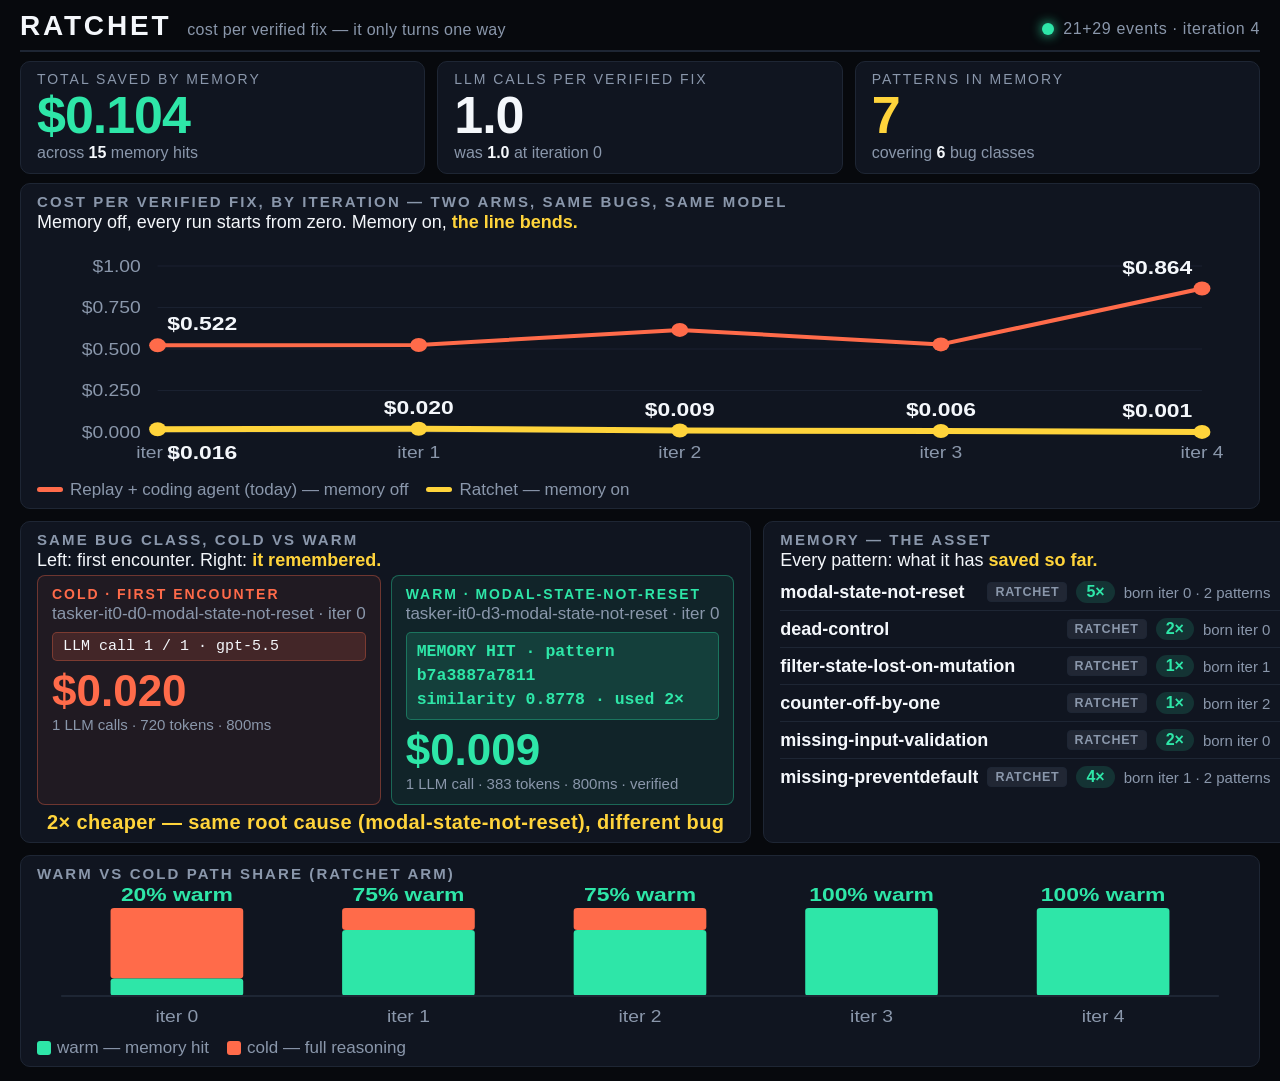
==== commit a59967f8: "fix(dashboard): C-004 items 2+3 — memory panel merges by bug class; path-share labels say 'N% warm' " ====
--- a/dashboard/index.html
+++ b/dashboard/index.html
@@ -324,29 +324,37 @@
   }
 
   function patternTable(recs) {
-    var pat = {};
+    // One row per BUG CLASS (the unit a judge thinks in), aggregated honestly:
+    // uses  = count of warm verified rows of that class in the log
+    // saved = sum of saved_usd over those rows
+    // nPatterns = distinct pattern vectors backing the class (shown if > 1)
+    var cls = {}, patCount = {};
     recs.forEach(function (r) {
       if (r.event || r.arm !== 'ratchet') return;
-      if (r.path === 'warm' && r.patternId) {
-        var p = pat[r.patternId] || (pat[r.patternId] = { id: r.patternId, cls: r.cls, saved: 0, uses: 0, born: Infinity, by: r.discoveredBy });
-        p.saved += r.saved;
-        p.uses = Math.max(p.uses, r.uses || 0);
-        p.cls = p.cls || r.cls;
+      if (r.path === 'warm' && r.verified && r.patternId) {
+        var c = cls[r.cls] || (cls[r.cls] = { cls: r.cls, saved: 0, uses: 0, born: Infinity, by: r.discoveredBy, ids: {} });
+        c.saved += r.saved;
+        c.uses += 1;
+        c.ids[r.patternId] = true;
       }
     });
-    // born = earliest verified row whose sig IS the pattern (cold or warm —
-    // a verified warm fix also persists a pattern), fallback born_at_iteration.
+    // born = earliest verified fix of that class that persisted a pattern
+    // (a verified warm fix persists one too), fallback born_at_iteration.
     recs.forEach(function (r) {
-      if (r.event || !r.sig || !pat[r.sig]) return;
-      if (r.verified) pat[r.sig].born = Math.min(pat[r.sig].born, r.iteration);
-      if (pat[r.sig].by === undefined) pat[r.sig].by = r.discoveredBy;
-    });
-    var list = Object.keys(pat).map(function (k) {
-      var p = pat[k];
-      if (!isFinite(p.born) && isFinite(p.bornAt)) p.born = p.bornAt;
-      return p;
+      if (r.event || !r.cls || !cls[r.cls]) return;
+      if (r.verified) cls[r.cls].born = Math.min(cls[r.cls].born, r.iteration);
+      if (cls[r.cls].by === undefined) cls[r.cls].by = r.discoveredBy;
+    });
+    var list = Object.keys(cls).map(function (k) {
+      var c = cls[k];
+      c.nPatterns = Object.keys(c.ids).length;
+      return c;
     });
     list.sort(function (a, b) { return b.saved - a.saved; });
+    // Distinct pattern vectors overall — the tiles report this number.
+    var all = {};
+    list.forEach(function (c) { Object.keys(c.ids).forEach(function (id) { all[id] = true; }); });
+    list.totalPatterns = Object.keys(all).length;
     return list;
   }
 
@@ -550,8 +558,8 @@
 
       var name = document.createElement('span');
       name.className = 'mname';
-      name.textContent = p.cls || p.id;
-      name.title = p.id;
+      name.textContent = p.cls;
+      name.title = Object.keys(p.ids).join(', ');
 
       var badge = document.createElement('span');
       var by = String(p.by || 'ratchet');
@@ -568,7 +576,8 @@
 
       var born = document.createElement('span');
       born.className = 'mborn';
-      born.textContent = isFinite(p.born) ? 'born iter ' + p.born : '';
+      born.textContent = (isFinite(p.born) ? 'born iter ' + p.born : '') +
+        (p.nPatterns > 1 ? ' · ' + p.nPatterns + ' patterns' : '');
 
       li.appendChild(name);
       li.appendChild(badge);
@@ -598,7 +607,7 @@
       var coldH = (b.cold / total) * plotH;
       svg.appendChild(el('rect', { x: bx, y: T, width: bw, height: coldH, fill: 'var(--cold)', rx: 3 }));
       svg.appendChild(el('rect', { x: bx, y: T + coldH, width: bw, height: plotH - coldH, fill: 'var(--warm)', rx: 3 }));
-      svg.appendChild(el('text', { x: cx, y: T - 7, class: 'ptlbl', 'text-anchor': 'middle' }, Math.round((b.warm / total) * 100) + '%'));
+      svg.appendChild(el('text', { x: cx, y: T - 7, class: 'ptlbl', 'text-anchor': 'middle', style: 'fill: var(--warm)' }, Math.round((b.warm / total) * 100) + '% warm'));
       svg.appendChild(el('text', { x: cx, y: H - B + 26, class: 'axlbl', 'text-anchor': 'middle' }, 'iter ' + b.iter));
     });
     svg.appendChild(el('line', { x1: L, y1: T + plotH, x2: W - R, y2: T + plotH, class: 'ax' }));
@@ -625,10 +634,9 @@
         withCalls.length > 1 ? 'was <b>' + was.toFixed(1) + '</b> at iteration 0' : '&nbsp;';
     }
 
-    document.getElementById('t-patterns').textContent = String(patterns.length);
-    var reused = patterns.reduce(function (a, p) { return a + p.uses; }, 0);
+    document.getElementById('t-patterns').textContent = String(patterns.totalPatterns || 0);
     document.getElementById('t-patterns-sub').innerHTML =
-      patterns.length ? 'reused <b>' + reused + '</b> times' : '&nbsp;';
+      patterns.length ? 'covering <b>' + patterns.length + '</b> bug classes' : '&nbsp;';
   }
 
   function drawPolicy(recs) {
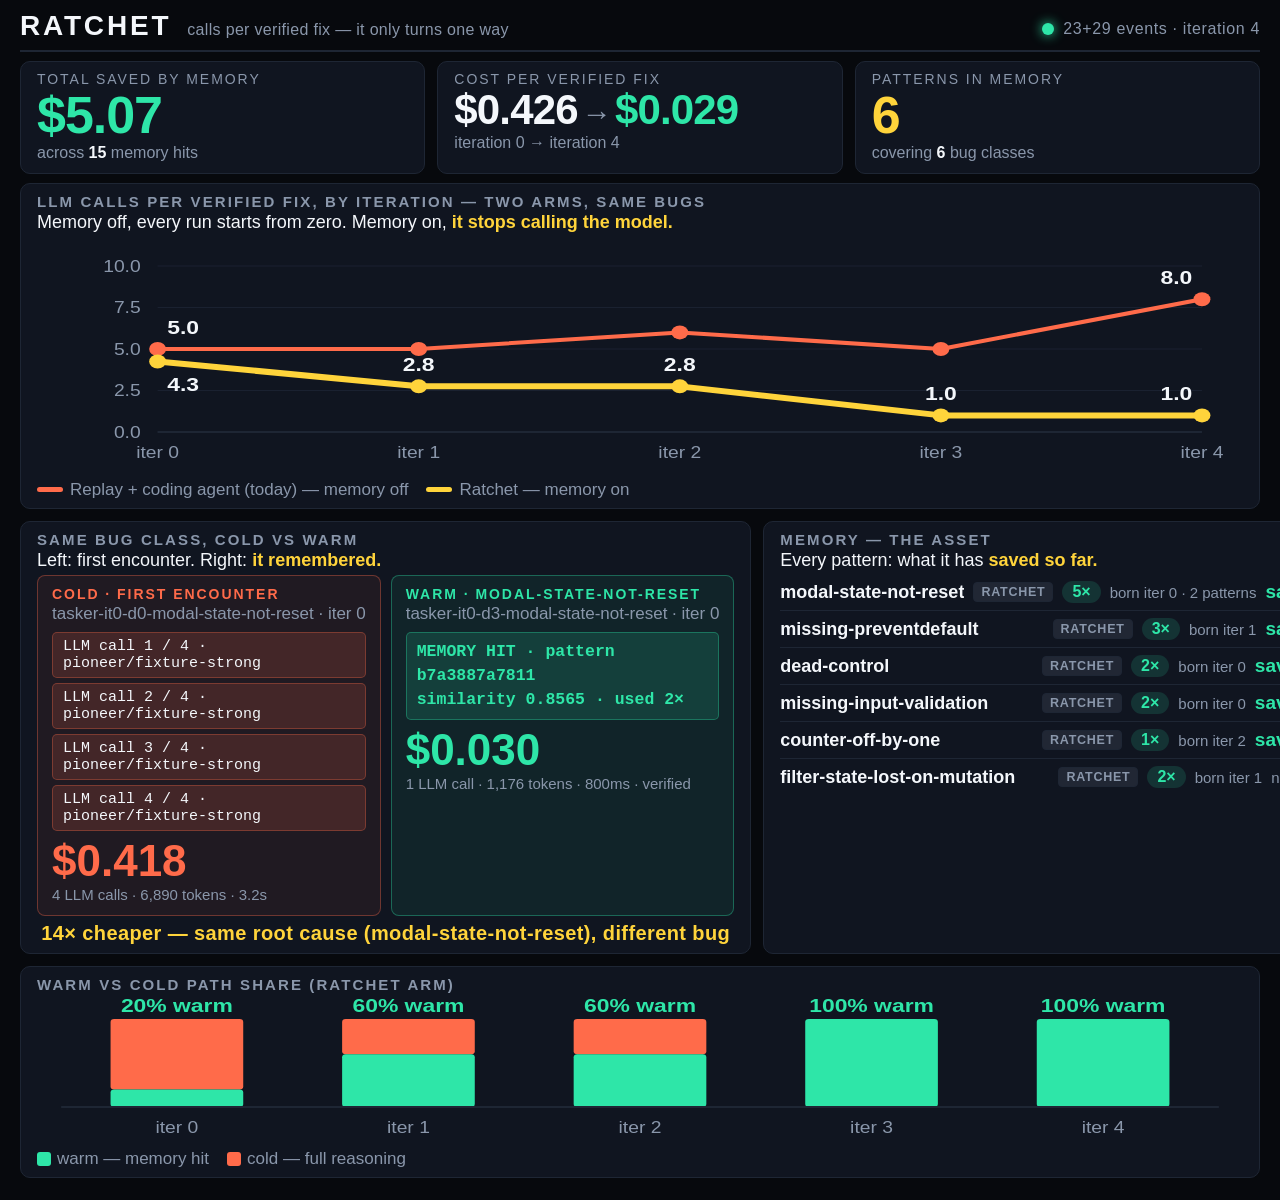
==== commit 2664a5a5: "feat(dashboard): ALL-012 Lane C — hero is calls/verified-fix; cost tile range + Pioneer rate-diff; '" ====
--- a/dashboard/index.html
+++ b/dashboard/index.html
@@ -73,6 +73,26 @@
   .tile .sub b { color: var(--ink); font-weight: 700; }
   .v.good { color: var(--warm); }
   .v.hero { color: var(--hero); }
+  .v.range { font-size: 42px; }
+  .v.range .arrow { color: var(--muted); font-size: 30px; padding: 0 4px; }
+  .v.range .to { color: var(--warm); }
+
+  /* ---------------- transfer banner — the loudest thing on screen ------- */
+  .transfer-banner {
+    margin: 10px 0 2px;
+    padding: 14px 20px;
+    border-radius: 10px;
+    border: 2px solid var(--warm);
+    background: linear-gradient(90deg, rgba(46,230,168,0.16), rgba(86,160,255,0.12));
+    display: flex; align-items: baseline; gap: 16px; flex-wrap: wrap;
+  }
+  .transfer-banner .orgs {
+    font-size: 40px; font-weight: 900; letter-spacing: 0.04em; color: var(--warm);
+    text-transform: uppercase; white-space: nowrap;
+  }
+  .transfer-banner .orgs .arr { color: var(--hero); padding: 0 6px; }
+  .transfer-banner .what { font-size: 21px; color: var(--ink); }
+  .transfer-banner .what b { color: var(--hero); }
 
   /* ---------------- panels ---------------- */
   .panel {
@@ -169,13 +189,15 @@
 
   <header>
     <span class="brand">RATCHET</span>
-    <span class="tagline">cost per verified fix &mdash; it only turns one way</span>
+    <span class="tagline">calls per verified fix &mdash; it only turns one way</span>
     <span class="live"><span id="dot" class="dot stale"></span><span id="live-text">waiting for runs/</span></span>
   </header>
 
   <div id="synthetic" class="synthetic-banner" style="display:none">
     SYNTHETIC DEMO DATA &mdash; not from runs/
   </div>
+
+  <div id="transfer-banner" class="transfer-banner" style="display:none"></div>
 
   <div id="policy-strip" class="policy-strip" style="display:none"></div>
 
@@ -186,9 +208,9 @@
       <div id="t-saved-sub" class="sub">&nbsp;</div>
     </div>
     <div class="tile">
-      <div class="k">LLM calls per verified fix</div>
-      <div id="t-steps" class="v">&mdash;</div>
-      <div id="t-steps-sub" class="sub">&nbsp;</div>
+      <div class="k">Cost per verified fix</div>
+      <div id="t-cost" class="v range">&mdash;</div>
+      <div id="t-cost-sub" class="sub">&nbsp;</div>
     </div>
     <div class="tile">
       <div class="k">Patterns in memory</div>
@@ -198,8 +220,8 @@
   </div>
 
   <div class="panel hero-panel">
-    <h2>Cost per verified fix, by iteration &mdash; two arms, same bugs, same model</h2>
-    <p class="lede">Memory off, every run starts from zero. Memory on, <em>the line bends.</em></p>
+    <h2>LLM calls per verified fix, by iteration &mdash; two arms, same bugs</h2>
+    <p class="lede">Memory off, every run starts from zero. Memory on, <em>it stops calling the model.</em></p>
     <div id="hero-chart"></div>
     <div class="legend">
       <span><span class="swline" style="background:var(--cold)"></span>Replay + coding agent (today) &mdash; memory off</span>
@@ -282,6 +304,11 @@
       model:     pick(r, 'model'),
       discoveredBy: pick(r, 'discovered_by'),
       bornAt:    num(pick(r, 'born_at_iteration'), NaN),
+      target:    pick(r, 'target'),
+      corpusFrom: pick(r, 'corpus_from'),
+      originApp: pick(r, 'origin_app'),
+      originOrg: pick(r, 'origin_org'),
+      rateDiff:  pick(r, 'rate_diff_per_mtok'),
       event:     pick(r, 'event', 'type', 'kind'),
       note:      pick(r, 'note', 'message', 'detail')
     };
@@ -307,18 +334,16 @@
       if (!byIter[it]) { byIter[it] = { iter: it, cost: 0, ver: 0, warm: 0, cold: 0, calls: 0, callsN: 0 }; order.push(it); }
       var b = byIter[it];
       b.cost += r.cost;
+      if (isFinite(r.llmCalls)) b.calls += r.llmCalls; // ALL attempts, same denominator as cost
       if (r.path === 'warm') b.warm++;
       else if (r.path === 'cold') b.cold++;
-      if (r.verified) {
-        b.ver++;
-        if (isFinite(r.llmCalls)) { b.calls += r.llmCalls; b.callsN++; }
-      }
+      if (r.verified) b.ver++;
     });
     order.sort(function (a, b) { return a - b; });
     return order.map(function (i) {
       var b = byIter[i];
-      b.cpf = b.ver > 0 ? b.cost / b.ver : null;
-      b.meanCalls = b.callsN > 0 ? b.calls / b.callsN : null;
+      b.cpf = b.ver > 0 ? b.cost / b.ver : null;   // $ per verified fix
+      b.cpv = b.ver > 0 ? b.calls / b.ver : null;  // LLM calls per verified fix
       return b;
     });
   }
@@ -391,10 +416,15 @@
 
   /* ---------- hero: two lines ------------------------------------------ */
 
+  function fmtCalls(v) {
+    if (v === null || v === undefined || !isFinite(v)) return '—';
+    return (Math.round(v * 10) / 10).toFixed(1);
+  }
+
   function drawHero(host, ratchetIters, controlIters) {
     host.innerHTML = '';
-    var rp = ratchetIters.filter(function (b) { return b.cpf !== null; });
-    var cp = controlIters.filter(function (b) { return b.cpf !== null; });
+    var rp = ratchetIters.filter(function (b) { return b.cpv !== null; });
+    var cp = controlIters.filter(function (b) { return b.cpv !== null; });
     if (rp.length === 0 && cp.length === 0) {
       host.innerHTML = '<div class="empty-note">Waiting for the first verified fix.</div>';
       return;
@@ -403,8 +433,8 @@
     var W = 1000, H = 240, L = 100, R = 34, T = 30, B = 44;
     var svg = el('svg', { viewBox: '0 0 ' + W + ' ' + H, preserveAspectRatio: 'none', height: H });
 
-    // Scale covers BOTH arms — the control line climbing must never be cropped.
-    var all = rp.concat(cp).map(function (p) { return p.cpf; });
+    // Scale covers BOTH arms — the control line must never be cropped.
+    var all = rp.concat(cp).map(function (p) { return p.cpv; });
     var top = niceScale(Math.max.apply(null, all)).top;
 
     var iterSet = {};
@@ -421,7 +451,7 @@
     for (var g = 0; g <= DIVS; g++) {
       var gv = (top * g) / DIVS, gy = y(gv);
       svg.appendChild(el('line', { x1: L, y1: gy, x2: W - R, y2: gy, stroke: '#1a2130', 'stroke-width': 1 }));
-      svg.appendChild(el('text', { x: L - 14, y: gy + 6, class: 'axlbl', 'text-anchor': 'end' }, money(gv)));
+      svg.appendChild(el('text', { x: L - 14, y: gy + 6, class: 'axlbl', 'text-anchor': 'end' }, fmtCalls(gv)));
     }
     svg.appendChild(el('line', { x1: L, y1: H - B, x2: W - R, y2: H - B, class: 'ax' }));
     iters.forEach(function (it) {
@@ -430,17 +460,17 @@
 
     function line(pts, color, width, labelEnds, labelBelowFirst) {
       if (!pts.length) return;
-      var d = pts.map(function (p, i) { return (i ? 'L' : 'M') + x(p.iter) + ' ' + y(p.cpf); }).join(' ');
+      var d = pts.map(function (p, i) { return (i ? 'L' : 'M') + x(p.iter) + ' ' + y(p.cpv); }).join(' ');
       svg.appendChild(el('path', { d: d, fill: 'none', stroke: color, 'stroke-width': width, 'stroke-linejoin': 'round', 'stroke-linecap': 'round' }));
       pts.forEach(function (p, i) {
-        svg.appendChild(el('circle', { cx: x(p.iter), cy: y(p.cpf), r: 7, fill: color }));
+        svg.appendChild(el('circle', { cx: x(p.iter), cy: y(p.cpv), r: 7, fill: color }));
         if (!labelEnds || i === 0 || i === pts.length - 1) {
           var anchor = i === 0 ? 'start' : (i === pts.length - 1 ? 'end' : 'middle');
           var dx = i === 0 ? 8 : (i === pts.length - 1 ? -8 : 0);
           // Ratchet starts just below control at iter 0 — drop its first
           // label under the point so the two never collide.
           var dy = (labelBelowFirst && i === 0) ? 30 : -15;
-          svg.appendChild(el('text', { x: x(p.iter) + dx, y: y(p.cpf) + dy, class: 'ptlbl', 'text-anchor': anchor }, money(p.cpf)));
+          svg.appendChild(el('text', { x: x(p.iter) + dx, y: y(p.cpv) + dy, class: 'ptlbl', 'text-anchor': anchor }, fmtCalls(p.cpv)));
         }
       });
     }
@@ -567,8 +597,15 @@
       badge.textContent = by;
 
       var saved = document.createElement('span');
-      saved.className = 'msaved';
-      saved.textContent = 'saved ' + money(p.saved);
+      if (p.saved < 0.0005 && p.uses > 0) {
+        // Class never paid a cold price, so there is no honest baseline to
+        // claim savings against. Never a computed fallback (ALL-012 §3).
+        saved.className = 'mborn';
+        saved.textContent = 'no baseline yet';
+      } else {
+        saved.className = 'msaved';
+        saved.textContent = 'saved ' + money(p.saved);
+      }
 
       var uses = document.createElement('span');
       uses.className = 'muses';
@@ -623,15 +660,25 @@
     var warmN = ratchetRecs.filter(function (r) { return r.path === 'warm' && r.verified; }).length;
     document.getElementById('t-saved-sub').innerHTML = warmN ? 'across <b>' + warmN + '</b> memory hits' : '&nbsp;';
 
-    var withCalls = ratchetIters.filter(function (b) { return b.meanCalls !== null; });
-    if (withCalls.length) {
-      var now = withCalls[withCalls.length - 1].meanCalls;
-      var was = withCalls[0].meanCalls;
-      var t = document.getElementById('t-steps');
-      t.textContent = now.toFixed(1);
-      t.className = 'v' + (now < was ? ' good' : '');
-      document.getElementById('t-steps-sub').innerHTML =
-        withCalls.length > 1 ? 'was <b>' + was.toFixed(1) + '</b> at iteration 0' : '&nbsp;';
+    var withCost = ratchetIters.filter(function (b) { return b.cpf !== null; });
+    if (withCost.length) {
+      var first = withCost[0].cpf, last = withCost[withCost.length - 1].cpf;
+      document.getElementById('t-cost').innerHTML =
+        money(first) + '<span class="arrow">&rarr;</span><span class="to">' + money(last) + '</span>';
+      // Pioneer's routing spread, when the telemetry is in the rows:
+      // rate_diff_per_mtok × tokens actually routed = dollars the router saved.
+      var routed = 0, any = false;
+      ratchetRecs.forEach(function (r) {
+        if (r.event || r.arm !== 'ratchet' || !r.rateDiff) return;
+        var rd = r.rateDiff;
+        if (isFinite(r.tokensIn) && isFinite(num(rd.input, NaN))) {
+          routed += (num(rd.input, 0) * r.tokensIn + num(rd.output, 0) * r.tokensOut) / 1e6;
+          any = true;
+        }
+      });
+      document.getElementById('t-cost-sub').innerHTML = any
+        ? 'Pioneer routing spread saved <b>' + money(routed) + '</b> vs list'
+        : 'iteration 0 &rarr; iteration ' + withCost[withCost.length - 1].iter;
     }
 
     document.getElementById('t-patterns').textContent = String(patterns.totalPatterns || 0);
@@ -649,9 +696,41 @@
       last.iteration + (last.note ? ' &mdash; ' + String(last.note) : '');
   }
 
+  /* ---------- transfer banner --------------------------------------------- */
+
+  function drawTransfer(allRecs) {
+    var el = document.getElementById('transfer-banner');
+    // A transfer row: warm, verified, fixed with a corpus built from a
+    // DIFFERENT app than the one under test.
+    var transfers = allRecs.filter(function (r) {
+      return !r.event && r.path === 'warm' && r.verified &&
+        r.corpusFrom && r.target && r.corpusFrom !== r.target;
+    });
+    if (!transfers.length) { el.style.display = 'none'; return; }
+
+    // app → org map, learned from the data itself.
+    var appOrg = {};
+    allRecs.forEach(function (r) {
+      if (r.originApp && r.originOrg) appOrg[r.originApp] = r.originOrg;
+    });
+
+    var t = transfers[0]; // earliest transfer hit — the first-run beat
+    var fromOrg = (appOrg[t.corpusFrom] || t.corpusFrom);
+    var toOrg = (t.originOrg || appOrg[t.target] || t.target);
+    el.style.display = '';
+    el.innerHTML =
+      '<span class="orgs">' + String(fromOrg).toUpperCase() +
+        '<span class="arr">&rarr;</span>' + String(toOrg).toUpperCase() + '</span>' +
+      '<span class="what">a pattern verified on <b>' + t.corpusFrom + '</b> just fixed <b>' +
+        t.target + '</b>&rsquo;s first run &mdash; warm, ' + money(t.cost) +
+        (t.similarity ? ', similarity ' + t.similarity.toFixed(2) : '') +
+        '. Different company. Zero prior contact.</span>';
+  }
+
   /* ---------- main draw --------------------------------------------------- */
 
-  function draw(ratchetRecs, controlRecs, live) {
+  function draw(ratchetRecs, controlRecs, live, transferRecs) {
+    transferRecs = transferRecs || [];
     var ratchetIters = perIteration(ratchetRecs.filter(function (r) { return r.arm === 'ratchet'; }));
     var controlIters = perIteration(controlRecs.filter(function (r) { return r.arm === 'control'; }));
     var patterns = patternTable(ratchetRecs);
@@ -662,6 +741,7 @@
     drawMemory(patterns);
     drawPaths(document.getElementById('path-chart'), ratchetIters);
     drawPolicy(ratchetRecs);
+    drawTransfer(ratchetRecs.concat(transferRecs));
 
     var dot = document.getElementById('dot');
     var txt = document.getElementById('live-text');
@@ -707,14 +787,17 @@
       .catch(function () { return ''; });
   }
 
+  var TRANSFER = params.get('transfer') || BASE + 'transfer.jsonl';
+
   function tick() {
-    Promise.all([fetchText(SRC), fetchText(CONTROL)]).then(function (texts) {
-      var sig = texts[0].length + ':' + texts[1].length + ':' + texts[0].slice(-120);
+    Promise.all([fetchText(SRC), fetchText(CONTROL), fetchText(TRANSFER)]).then(function (texts) {
+      var sig = texts[0].length + ':' + texts[1].length + ':' + texts[2].length + ':' + texts[0].slice(-120);
       if (sig === lastSig) return;
       lastSig = sig;
       var ratchet = parse(texts[0]);
       var control = parse(texts[1]);
-      draw(ratchet, control, ratchet.length > 0 || control.length > 0);
+      var transfer = parse(texts[2]); // 404s harmlessly until Lane A lands it
+      draw(ratchet, control, ratchet.length > 0 || control.length > 0, transfer);
     });
   }
 
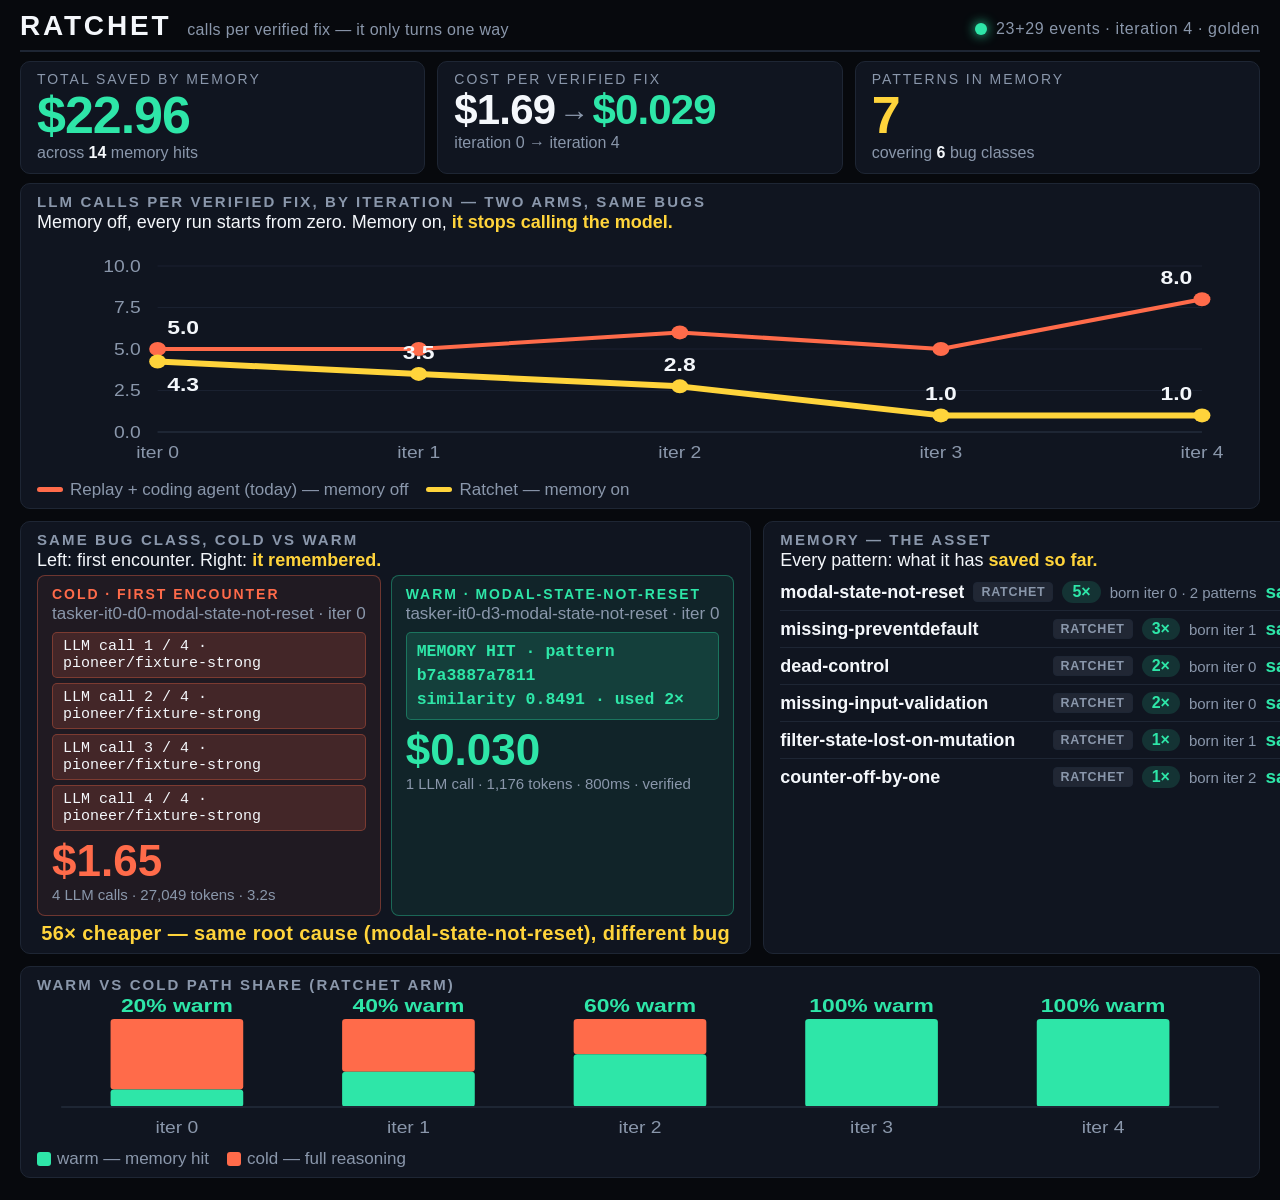
==== commit 35c4afc3: "fix(dashboard): default source is runs/golden/ — projector immune to --demo and live runs runs/*.jso" ====
--- a/dashboard/index.html
+++ b/dashboard/index.html
@@ -263,7 +263,13 @@
   'use strict';
 
   var params = new URLSearchParams(location.search);
-  var GOLDEN = params.get('golden') === '1';
+  // DEFAULT IS GOLDEN. --demo and every normal run write to runs/*.jsonl, so
+  // tailing those live would let the wifi-dies fallback overwrite the
+  // projector mid-demo. runs/golden/ is written only by a deliberate archive
+  // step — the display is immune to anything anyone runs. ?live=1 opts back
+  // into tailing runs/ (for development), ?src=/&control=&transfer= override.
+  var LIVE   = params.get('live') === '1';
+  var GOLDEN = !LIVE;
   var BASE   = GOLDEN ? '../runs/golden/' : '../runs/';
   var SRC     = params.get('src')     || BASE + 'ratchet.jsonl';
   var CONTROL = params.get('control') || BASE + 'control.jsonl';
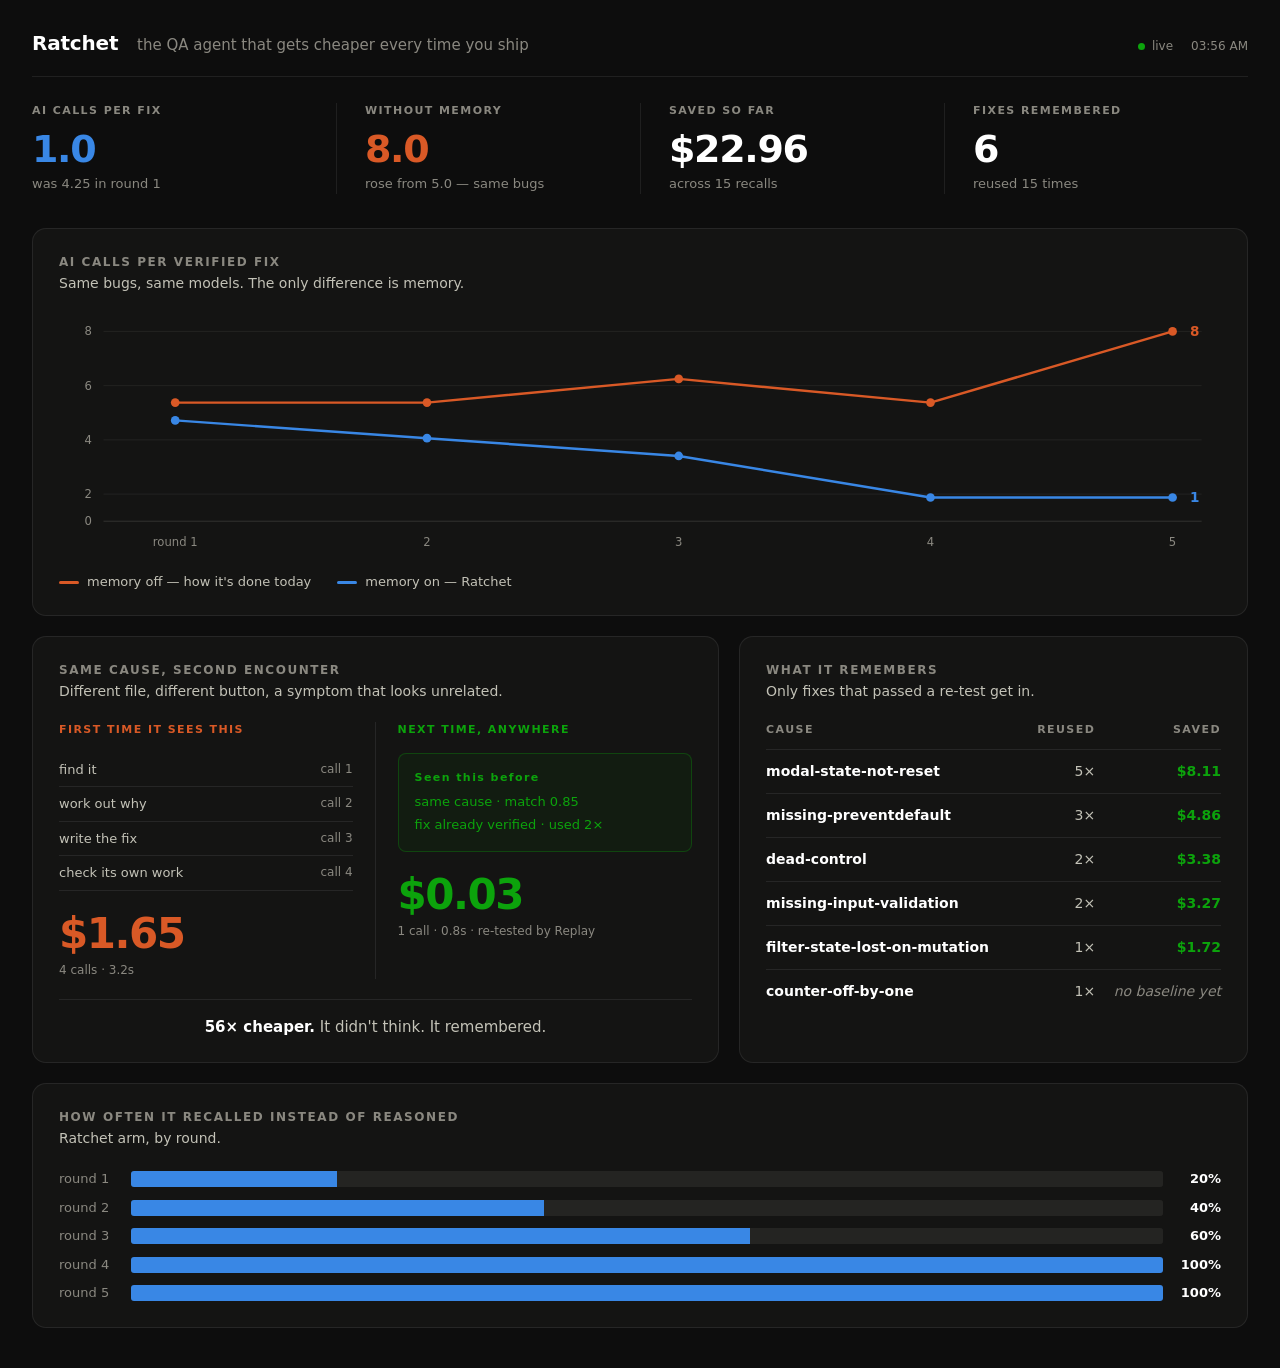
==== commit 95f1be60: "final: demo deck, dashboard, explainer" ====
--- a/dashboard/index.html
+++ b/dashboard/index.html
@@ -1,821 +1,213 @@
 <!DOCTYPE html>
-<html lang="en">
-<head>
-<meta charset="utf-8">
-<meta name="viewport" content="width=device-width, initial-scale=1">
-<title>RATCHET — live</title>
+<html lang="en"><head><meta charset="utf-8"><title>Ratchet</title>
 <style>
-  :root {
-    --bg:      #07090d;
-    --panel:   #101520;
-    --line:    #1e2634;
-    --ink:     #f4f7fb;
-    --muted:   #8a97ab;
-    --warm:    #2ee6a8;
-    --cold:    #ff6b4a;
-    --hero:    #ffd43b;
-    --accent:  #56a0ff;
-  }
-
-  * { box-sizing: border-box; }
-
-  html, body {
-    margin: 0;
-    background: var(--bg);
-    color: var(--ink);
-    font-family: ui-sans-serif, -apple-system, "Segoe UI", Roboto, Helvetica, Arial, sans-serif;
-    font-variant-numeric: tabular-nums;
-    -webkit-font-smoothing: antialiased;
-  }
-
-  .shell { padding: 10px 20px 14px; }
-
-  /* ---------------- header ---------------- */
-  header {
-    display: flex;
-    align-items: baseline;
-    gap: 16px;
-    padding-bottom: 8px;
-    border-bottom: 2px solid var(--line);
-  }
-  .brand { font-size: 28px; font-weight: 800; letter-spacing: 0.10em; }
-  .tagline { color: var(--muted); font-size: 16px; letter-spacing: 0.02em; }
-  .live {
-    margin-left: auto;
-    display: flex; align-items: center; gap: 9px;
-    font-size: 16px; color: var(--muted); letter-spacing: 0.04em;
-  }
-  .dot {
-    width: 12px; height: 12px; border-radius: 50%;
-    background: var(--warm); box-shadow: 0 0 12px var(--warm);
-  }
-  .dot.stale { background: var(--muted); box-shadow: none; }
-
-  .policy-strip {
-    margin-top: 8px;
-    padding: 8px 14px;
-    background: rgba(86,160,255,0.09);
-    border-left: 5px solid var(--accent);
-    border-radius: 4px;
-    font-size: 18px;
-  }
-  .policy-strip b { color: var(--accent); }
-
-  /* ---------------- stat tiles ---------------- */
-  .tiles { display: grid; grid-template-columns: repeat(3, 1fr); gap: 12px; margin: 9px 0; }
-  .tile {
-    background: var(--panel); border: 1px solid var(--line);
-    border-radius: 10px; padding: 9px 16px 11px;
-  }
-  .tile .k { font-size: 14px; letter-spacing: 0.14em; text-transform: uppercase; color: var(--muted); }
-  .tile .v { font-size: 52px; font-weight: 800; line-height: 1.02; margin-top: 2px; letter-spacing: -0.02em; }
-  .tile .sub { font-size: 16px; color: var(--muted); margin-top: 2px; }
-  .tile .sub b { color: var(--ink); font-weight: 700; }
-  .v.good { color: var(--warm); }
-  .v.hero { color: var(--hero); }
-  .v.range { font-size: 42px; }
-  .v.range .arrow { color: var(--muted); font-size: 30px; padding: 0 4px; }
-  .v.range .to { color: var(--warm); }
-
-  /* ---------------- transfer banner — the loudest thing on screen ------- */
-  .transfer-banner {
-    margin: 10px 0 2px;
-    padding: 14px 20px;
-    border-radius: 10px;
-    border: 2px solid var(--warm);
-    background: linear-gradient(90deg, rgba(46,230,168,0.16), rgba(86,160,255,0.12));
-    display: flex; align-items: baseline; gap: 16px; flex-wrap: wrap;
-  }
-  .transfer-banner .orgs {
-    font-size: 40px; font-weight: 900; letter-spacing: 0.04em; color: var(--warm);
-    text-transform: uppercase; white-space: nowrap;
-  }
-  .transfer-banner .orgs .arr { color: var(--hero); padding: 0 6px; }
-  .transfer-banner .what { font-size: 21px; color: var(--ink); }
-  .transfer-banner .what b { color: var(--hero); }
-
-  /* ---------------- panels ---------------- */
-  .panel {
-    background: var(--panel); border: 1px solid var(--line);
-    border-radius: 10px; padding: 9px 16px 8px;
-  }
-  .panel h2 {
-    margin: 0 0 2px; font-size: 15px; letter-spacing: 0.14em;
-    text-transform: uppercase; color: var(--muted); font-weight: 700;
-  }
-  .panel .lede { font-size: 18px; color: var(--ink); margin: 0 0 3px; }
-  .panel .lede em { color: var(--hero); font-style: normal; font-weight: 700; }
-
-  .hero-panel { margin-bottom: 12px; }
-  .grid2 { display: grid; grid-template-columns: 1.35fr 1fr; gap: 12px; }
-
-  svg { display: block; width: 100%; }
-  .ax { stroke: var(--line); stroke-width: 2; }
-  .axlbl { fill: var(--muted); font-size: 16px; }
-  .ptlbl { fill: var(--ink); font-size: 19px; font-weight: 700; }
-
-  .legend { display: flex; gap: 18px; font-size: 17px; color: var(--muted); margin-top: 4px; flex-wrap: wrap; }
-  .swatch { display: inline-block; width: 14px; height: 14px; border-radius: 3px; vertical-align: -2px; margin-right: 6px; }
-  .swline { display: inline-block; width: 26px; height: 5px; border-radius: 3px; vertical-align: 3px; margin-right: 7px; }
-
-  /* ---------------- split pane ---------------- */
-  .split { display: grid; grid-template-columns: 1fr 1fr; gap: 10px; margin-top: 4px; }
-  .arm-col { border-radius: 8px; padding: 10px 14px 12px; border: 1px solid var(--line); }
-  .arm-col.cold-side { background: rgba(255,107,74,0.07); border-color: rgba(255,107,74,0.35); }
-  .arm-col.warm-side { background: rgba(46,230,168,0.07); border-color: rgba(46,230,168,0.35); }
-  .arm-tag { font-size: 14px; letter-spacing: 0.14em; text-transform: uppercase; font-weight: 800; }
-  .cold-side .arm-tag { color: var(--cold); }
-  .warm-side .arm-tag { color: var(--warm); }
-  .arm-bug { font-size: 17px; color: var(--muted); margin: 2px 0 8px; overflow: hidden; text-overflow: ellipsis; white-space: nowrap; }
-  .callstack { display: flex; flex-direction: column; gap: 5px; margin-bottom: 8px; }
-  .call {
-    border-radius: 5px; padding: 5px 10px; font-size: 15px;
-    font-family: ui-monospace, SFMono-Regular, Menlo, monospace;
-    color: var(--ink); background: rgba(255,107,74,0.16);
-    border: 1px solid rgba(255,107,74,0.30);
-  }
-  .warm-side .call { background: rgba(46,230,168,0.14); border-color: rgba(46,230,168,0.32); }
-  .hitline {
-    font-family: ui-monospace, SFMono-Regular, Menlo, monospace;
-    font-size: 16.5px; color: var(--warm); font-weight: 700;
-    padding: 7px 10px; border-radius: 5px;
-    background: rgba(46,230,168,0.14); border: 1px solid rgba(46,230,168,0.32);
-    margin-bottom: 8px; line-height: 1.45;
-  }
-  .arm-cost { font-size: 44px; font-weight: 800; line-height: 1; }
-  .cold-side .arm-cost { color: var(--cold); }
-  .warm-side .arm-cost { color: var(--warm); }
-  .arm-meta { font-size: 15px; color: var(--muted); margin-top: 3px; }
-  .xfactor {
-    text-align: center; font-size: 20px; font-weight: 800; color: var(--hero);
-    margin-top: 6px; letter-spacing: 0.02em;
-  }
-
-  /* ---------------- memory panel ---------------- */
-  .mlist { list-style: none; margin: 2px 0 0; padding: 0; max-height: 320px; overflow-y: auto; }
-  .mlist li {
-    display: flex; align-items: center; gap: 9px;
-    padding: 7px 0; border-bottom: 1px solid var(--line); font-size: 18px;
-  }
-  .mlist li:last-child { border-bottom: none; }
-  .mname { flex: 1; font-weight: 600; overflow: hidden; text-overflow: ellipsis; white-space: nowrap; }
-  .msaved { color: var(--warm); font-weight: 800; font-size: 19px; white-space: nowrap; }
-  .muses {
-    background: rgba(46,230,168,0.14); color: var(--warm); border-radius: 999px;
-    padding: 2px 10px; font-weight: 800; font-size: 16px; white-space: nowrap;
-  }
-  .mborn { color: var(--muted); font-size: 15px; white-space: nowrap; }
-  .mbadge {
-    font-size: 12.5px; letter-spacing: 0.06em; text-transform: uppercase; font-weight: 800;
-    border-radius: 4px; padding: 2px 7px; white-space: nowrap;
-  }
-  .mbadge.replay { background: rgba(86,160,255,0.16); color: var(--accent); border: 1px solid rgba(86,160,255,0.4); }
-  .mbadge.other  { background: rgba(138,151,171,0.14); color: var(--muted); border: 1px solid var(--line); }
-
-  /* ---------------- bottom row ---------------- */
-  .grid-bottom { display: grid; grid-template-columns: 1fr; gap: 12px; margin-top: 12px; }
-
-  .empty-note { color: var(--muted); font-size: 18px; padding: 18px 0; }
-  .empty-note code { color: var(--ink); }
-
-  .synthetic-banner {
-    background: #4a2e00; color: #ffce5c; border: 1px solid #7a4d00;
-    border-radius: 8px; padding: 8px 14px; font-size: 18px; font-weight: 700; margin: 8px 0 4px;
-  }
-</style>
-</head>
-<body>
-<div class="shell">
-
-  <header>
-    <span class="brand">RATCHET</span>
-    <span class="tagline">calls per verified fix &mdash; it only turns one way</span>
-    <span class="live"><span id="dot" class="dot stale"></span><span id="live-text">waiting for runs/</span></span>
-  </header>
-
-  <div id="synthetic" class="synthetic-banner" style="display:none">
-    SYNTHETIC DEMO DATA &mdash; not from runs/
+:root{
+  --plane:#0d0d0d; --surface:#141413; --raised:#1c1c1a;
+  --ink:#fff; --ink2:#c3c2b7; --muted:#8a8880;
+  --hair:rgba(255,255,255,.08); --grid:#242422;
+  --on:#3987e5;      /* memory on  */
+  --off:#d95926;     /* memory off */
+  --ok:#0ca30c;      /* verified state only */
+}
+*{box-sizing:border-box;margin:0;padding:0}
+body{background:var(--plane);color:var(--ink);
+  font:400 15px/1.5 system-ui,-apple-system,"Segoe UI",sans-serif;
+  -webkit-font-smoothing:antialiased;padding:28px 32px 40px}
+.mono{font-family:ui-monospace,SFMono-Regular,Menlo,monospace}
+
+/* header */
+header{display:flex;align-items:baseline;justify-content:space-between;
+  gap:24px;padding-bottom:18px;border-bottom:1px solid var(--hair);margin-bottom:26px}
+.brand{font-size:20px;font-weight:650;letter-spacing:-.01em}
+.brand span{color:var(--muted);font-weight:400;margin-left:12px;font-size:15px;letter-spacing:0}
+.stamp{font-size:12px;color:var(--muted);font-variant-numeric:tabular-nums;
+  display:flex;gap:18px;align-items:center}
+.dot{width:7px;height:7px;border-radius:50%;background:var(--ok);display:inline-block;margin-right:7px}
+
+/* kpi strip — no boxes, just rhythm */
+.kpis{display:grid;grid-template-columns:repeat(4,1fr);gap:0;margin-bottom:34px}
+.kpi{padding:0 28px;border-left:1px solid var(--hair)}
+.kpi:first-child{padding-left:0;border-left:0}
+.kpi .k{font-size:11px;letter-spacing:.13em;text-transform:uppercase;color:var(--muted);font-weight:600}
+.kpi .v{font-size:38px;font-weight:650;letter-spacing:-.035em;line-height:1.15;margin-top:8px}
+.kpi .s{font-size:13px;color:var(--muted);margin-top:3px}
+.kpi .v.on{color:var(--on)} .kpi .v.off{color:var(--off)}
+
+/* panels — one hairline, no nesting */
+.panel{background:var(--surface);border:1px solid var(--hair);border-radius:14px;padding:24px 26px}
+.ptitle{font-size:12px;letter-spacing:.13em;text-transform:uppercase;
+  color:var(--muted);font-weight:600;margin-bottom:2px}
+.psub{font-size:14px;color:var(--ink2);margin-bottom:20px}
+.grid2{display:grid;grid-template-columns:1.35fr 1fr;gap:20px;margin-bottom:20px}
+.grid2b{display:grid;grid-template-columns:1fr 1fr;gap:20px}
+
+/* chart */
+svg{width:100%;height:auto;display:block;overflow:visible}
+.gl{stroke:var(--grid);stroke-width:1}
+.ax{fill:var(--muted);font-size:12px}
+.endlab{font-size:14px;font-weight:650}
+.legend{display:flex;gap:26px;margin-top:16px;font-size:13px;color:var(--ink2);flex-wrap:wrap}
+.legend i{width:20px;height:3px;border-radius:2px;display:inline-block;margin-right:8px;vertical-align:middle}
+
+/* compare */
+.cmp{display:grid;grid-template-columns:1fr 1fr;gap:0}
+.side{padding:0 22px}
+.side:first-child{padding-left:0;border-right:1px solid var(--hair)}
+.side:last-child{padding-right:0}
+.tag{font-size:11px;letter-spacing:.13em;text-transform:uppercase;font-weight:600;margin-bottom:14px}
+.tag.a{color:var(--off)} .tag.b{color:var(--ok)}
+.step{font-size:13px;color:var(--ink2);padding:7px 0;border-bottom:1px solid var(--hair);
+  display:flex;justify-content:space-between;gap:12px}
+.step:last-of-type{border-bottom:0}
+.step em{font-style:normal;color:var(--muted);font-size:12px}
+.recall{border:1px solid rgba(12,163,12,.3);background:rgba(12,163,12,.06);
+  border-radius:8px;padding:14px 16px;font-size:13px;line-height:1.75;color:var(--ok)}
+.recall b{display:block;font-size:11px;letter-spacing:.13em;font-weight:700;margin-bottom:4px}
+.amt{font-size:42px;font-weight:650;letter-spacing:-.035em;margin-top:22px;line-height:1}
+.side:first-child .amt{color:var(--off)} .side:last-child .amt{color:var(--ok)}
+.amtsub{font-size:12px;color:var(--muted);margin-top:6px;font-variant-numeric:tabular-nums}
+.verdict{margin-top:20px;padding-top:16px;border-top:1px solid var(--hair);
+  font-size:15px;color:var(--ink2);text-align:center}
+.verdict b{color:var(--ink);font-weight:650}
+
+/* memory table */
+table{width:100%;border-collapse:collapse}
+th{font-size:11px;letter-spacing:.13em;text-transform:uppercase;color:var(--muted);
+  font-weight:600;text-align:left;padding-bottom:10px;border-bottom:1px solid var(--hair)}
+th.r,td.r{text-align:right}
+td{padding:11px 0;border-bottom:1px solid var(--hair);font-size:14px;color:var(--ink2);
+  font-variant-numeric:tabular-nums}
+tr:last-child td{border-bottom:0}
+td.name{color:var(--ink);font-weight:550}
+td.save{color:var(--ok);font-weight:650}
+td.none{color:var(--muted);font-style:italic;font-weight:400}
+
+/* share bars */
+.share{display:flex;flex-direction:column;gap:9px}
+.srow{display:flex;align-items:center;gap:14px;font-size:13px}
+.srow .lbl{width:58px;color:var(--muted);flex:none}
+.bar{flex:1;height:16px;border-radius:3px;overflow:hidden;display:flex;background:var(--raised)}
+.bar .w{background:var(--on)} .bar .c{background:var(--grid)}
+.srow .pct{width:44px;text-align:right;color:var(--ink);font-weight:600;
+  font-variant-numeric:tabular-nums;flex:none}
+</style></head><body>
+
+<header>
+  <div class="brand">Ratchet <span>the QA agent that gets cheaper every time you ship</span></div>
+  <div class="stamp"><span><i class="dot"></i>live</span><span id="stamp">—</span></div>
+</header>
+
+<div class="kpis">
+  <div class="kpi"><div class="k">AI calls per fix</div><div class="v on" id="k1">1.0</div>
+    <div class="s">was 4.25 in round 1</div></div>
+  <div class="kpi"><div class="k">Without memory</div><div class="v off" id="k2">8.0</div>
+    <div class="s">rose from 5.0 — same bugs</div></div>
+  <div class="kpi"><div class="k">Saved so far</div><div class="v" id="k3">$22.96</div>
+    <div class="s">across 15 recalls</div></div>
+  <div class="kpi"><div class="k">Fixes remembered</div><div class="v" id="k4">6</div>
+    <div class="s">reused 15 times</div></div>
+</div>
+
+<div class="panel" style="margin-bottom:20px">
+  <div class="ptitle">AI calls per verified fix</div>
+  <div class="psub">Same bugs, same models. The only difference is memory.</div>
+  <svg viewBox="0 0 1200 250" role="img" aria-label="AI calls per fix by round, memory on versus off">
+    <g class="gl">
+      <line x1="46" y1="18" x2="1180" y2="18"/><line x1="46" y1="74" x2="1180" y2="74"/>
+      <line x1="46" y1="130" x2="1180" y2="130"/><line x1="46" y1="186" x2="1180" y2="186"/>
+      <line x1="46" y1="214" x2="1180" y2="214" stroke="#333331"/></g>
+    <g class="ax" text-anchor="end">
+      <text x="34" y="22">8</text><text x="34" y="78">6</text>
+      <text x="34" y="134">4</text><text x="34" y="190">2</text><text x="34" y="218">0</text></g>
+    <g class="ax" text-anchor="middle">
+      <text x="120" y="240">round 1</text><text x="380" y="240">2</text><text x="640" y="240">3</text>
+      <text x="900" y="240">4</text><text x="1150" y="240">5</text></g>
+    <polyline id="pOff" fill="none" stroke="#d95926" stroke-width="2.5" stroke-linejoin="round"/>
+    <polyline id="pOn"  fill="none" stroke="#3987e5" stroke-width="2.5" stroke-linejoin="round"/>
+    <g id="dots"></g>
+    <text class="endlab" id="labOff" text-anchor="start" fill="#d95926"></text>
+    <text class="endlab" id="labOn"  text-anchor="start" fill="#3987e5"></text>
+  </svg>
+  <div class="legend">
+    <span><i style="background:#d95926"></i>memory off — how it's done today</span>
+    <span><i style="background:#3987e5"></i>memory on — Ratchet</span>
   </div>
-
-  <div id="transfer-banner" class="transfer-banner" style="display:none"></div>
-
-  <div id="policy-strip" class="policy-strip" style="display:none"></div>
-
-  <div class="tiles">
-    <div class="tile">
-      <div class="k">Total saved by memory</div>
-      <div id="t-saved" class="v good">$0.00</div>
-      <div id="t-saved-sub" class="sub">&nbsp;</div>
-    </div>
-    <div class="tile">
-      <div class="k">Cost per verified fix</div>
-      <div id="t-cost" class="v range">&mdash;</div>
-      <div id="t-cost-sub" class="sub">&nbsp;</div>
-    </div>
-    <div class="tile">
-      <div class="k">Patterns in memory</div>
-      <div id="t-patterns" class="v hero">0</div>
-      <div id="t-patterns-sub" class="sub">&nbsp;</div>
-    </div>
-  </div>
-
-  <div class="panel hero-panel">
-    <h2>LLM calls per verified fix, by iteration &mdash; two arms, same bugs</h2>
-    <p class="lede">Memory off, every run starts from zero. Memory on, <em>it stops calling the model.</em></p>
-    <div id="hero-chart"></div>
-    <div class="legend">
-      <span><span class="swline" style="background:var(--cold)"></span>Replay + coding agent (today) &mdash; memory off</span>
-      <span><span class="swline" style="background:var(--hero)"></span>Ratchet &mdash; memory on</span>
-    </div>
-  </div>
-
-  <div class="grid2">
-    <div class="panel">
-      <h2>Same bug class, cold vs warm</h2>
-      <p class="lede">Left: first encounter. Right: <em>it remembered.</em></p>
-      <div id="split-pane" class="split"></div>
-      <div id="xfactor" class="xfactor"></div>
-    </div>
-
-    <div class="panel">
-      <h2>Memory &mdash; the asset</h2>
-      <p class="lede">Every pattern: what it has <em>saved so far.</em></p>
-      <ul id="mlist" class="mlist"></ul>
-      <div id="mlist-empty" class="empty-note">No patterns yet.</div>
-    </div>
-  </div>
-
-  <div class="grid-bottom">
-    <div class="panel">
-      <h2>Warm vs cold path share (Ratchet arm)</h2>
-      <div id="path-chart"></div>
-      <div class="legend">
-        <span><span class="swatch" style="background:var(--warm)"></span>warm &mdash; memory hit</span>
-        <span><span class="swatch" style="background:var(--cold)"></span>cold &mdash; full reasoning</span>
+</div>
+
+<div class="grid2">
+  <div class="panel">
+    <div class="ptitle">Same cause, second encounter</div>
+    <div class="psub">Different file, different button, a symptom that looks unrelated.</div>
+    <div class="cmp">
+      <div class="side">
+        <div class="tag a">First time it sees this</div>
+        <div class="step"><span>find it</span><em>call 1</em></div>
+        <div class="step"><span>work out why</span><em>call 2</em></div>
+        <div class="step"><span>write the fix</span><em>call 3</em></div>
+        <div class="step"><span>check its own work</span><em>call 4</em></div>
+        <div class="amt" id="coldAmt">$1.65</div>
+        <div class="amtsub" id="coldSub">4 calls · 3.2s</div>
+      </div>
+      <div class="side">
+        <div class="tag b">Next time, anywhere</div>
+        <div class="recall"><b>Seen this before</b>
+          same cause · match <span id="sim">0.85</span><br>fix already verified · used <span id="uses">2</span>×</div>
+        <div class="amt" id="warmAmt">$0.03</div>
+        <div class="amtsub" id="warmSub">1 call · 0.8s · re-tested by Replay</div>
       </div>
     </div>
+    <div class="verdict" id="verdict"><b>56× cheaper.</b> It didn't think. It remembered.</div>
   </div>
 
+  <div class="panel">
+    <div class="ptitle">What it remembers</div>
+    <div class="psub">Only fixes that passed a re-test get in.</div>
+    <table><thead><tr><th>Cause</th><th class="r">Reused</th><th class="r">Saved</th></tr></thead>
+      <tbody id="mem"></tbody></table>
+  </div>
+</div>
+
+<div class="panel">
+  <div class="ptitle">How often it recalled instead of reasoned</div>
+  <div class="psub">Ratchet arm, by round.</div>
+  <div class="share" id="share"></div>
 </div>
 
 <script>
-(function () {
-  'use strict';
-
-  var params = new URLSearchParams(location.search);
-  // DEFAULT IS GOLDEN. --demo and every normal run write to runs/*.jsonl, so
-  // tailing those live would let the wifi-dies fallback overwrite the
-  // projector mid-demo. runs/golden/ is written only by a deliberate archive
-  // step — the display is immune to anything anyone runs. ?live=1 opts back
-  // into tailing runs/ (for development), ?src=/&control=&transfer= override.
-  var LIVE   = params.get('live') === '1';
-  var GOLDEN = !LIVE;
-  var BASE   = GOLDEN ? '../runs/golden/' : '../runs/';
-  var SRC     = params.get('src')     || BASE + 'ratchet.jsonl';
-  var CONTROL = params.get('control') || BASE + 'control.jsonl';
-  var SYNTHETIC = params.get('demo') === '1';
-  var POLL_MS = 2000;
-
-  var lastSig = null;
-
-  /* ---------- tolerant field access ------------------------------------ */
-  function pick(o) {
-    for (var i = 1; i < arguments.length; i++) {
-      var k = arguments[i];
-      if (o[k] !== undefined && o[k] !== null) return o[k];
-    }
-    return undefined;
-  }
-  function num(v, d) { var n = Number(v); return isFinite(n) ? n : d; }
-
-  function normalise(r) {
-    return {
-      iteration: num(pick(r, 'iteration', 'iter', 'loop', 'run'), 0),
-      arm:       String(pick(r, 'arm') || 'ratchet').toLowerCase(),
-      cost:      num(pick(r, 'cost_usd', 'cost', 'usd', 'total_cost'), 0),
-      saved:     num(pick(r, 'saved_usd'), 0),
-      llmCalls:  num(pick(r, 'llm_calls', 'steps', 'step_count'), NaN),
-      path:      String(pick(r, 'path', 'route', 'mode') || '').toLowerCase(),
-      verified:  pick(r, 'verified', 'is_verified') === true,
-      bugId:     pick(r, 'bug_id', 'bug', 'id'),
-      cls:       pick(r, 'bug_class', 'class', 'pattern_class'),
-      sig:       pick(r, 'sig', 'signature'),
-      patternId: pick(r, 'pattern_id'),
-      similarity:num(pick(r, 'similarity', 'top_score'), 0),
-      uses:      num(pick(r, 'uses'), 0),
-      tokensIn:  num(pick(r, 'tokens_in'), NaN),
-      tokensOut: num(pick(r, 'tokens_out'), NaN),
-      wallMs:    num(pick(r, 'wall_ms'), NaN),
-      attempt:   num(pick(r, 'attempt'), 1),
-      model:     pick(r, 'model'),
-      discoveredBy: pick(r, 'discovered_by'),
-      bornAt:    num(pick(r, 'born_at_iteration'), NaN),
-      target:    pick(r, 'target'),
-      corpusFrom: pick(r, 'corpus_from'),
-      originApp: pick(r, 'origin_app'),
-      originOrg: pick(r, 'origin_org'),
-      rateDiff:  pick(r, 'rate_diff_per_mtok'),
-      event:     pick(r, 'event', 'type', 'kind'),
-      note:      pick(r, 'note', 'message', 'detail')
-    };
-  }
-
-  function parse(text) {
-    var out = [];
-    String(text || '').split('\n').forEach(function (line) {
-      line = line.trim();
-      if (!line) return;
-      try { out.push(normalise(JSON.parse(line))); } catch (e) { /* partial write; skip */ }
-    });
-    return out;
-  }
-
-  /* ---------- aggregation ---------------------------------------------- */
-
-  function perIteration(recs) {
-    var byIter = {}, order = [];
-    recs.forEach(function (r) {
-      if (r.event) return;
-      var it = r.iteration;
-      if (!byIter[it]) { byIter[it] = { iter: it, cost: 0, ver: 0, warm: 0, cold: 0, calls: 0, callsN: 0 }; order.push(it); }
-      var b = byIter[it];
-      b.cost += r.cost;
-      if (isFinite(r.llmCalls)) b.calls += r.llmCalls; // ALL attempts, same denominator as cost
-      if (r.path === 'warm') b.warm++;
-      else if (r.path === 'cold') b.cold++;
-      if (r.verified) b.ver++;
-    });
-    order.sort(function (a, b) { return a - b; });
-    return order.map(function (i) {
-      var b = byIter[i];
-      b.cpf = b.ver > 0 ? b.cost / b.ver : null;   // $ per verified fix
-      b.cpv = b.ver > 0 ? b.calls / b.ver : null;  // LLM calls per verified fix
-      return b;
-    });
-  }
-
-  function patternTable(recs) {
-    // One row per BUG CLASS (the unit a judge thinks in), aggregated honestly:
-    // uses  = count of warm verified rows of that class in the log
-    // saved = sum of saved_usd over those rows
-    // nPatterns = distinct pattern vectors backing the class (shown if > 1)
-    var cls = {}, patCount = {};
-    recs.forEach(function (r) {
-      if (r.event || r.arm !== 'ratchet') return;
-      if (r.path === 'warm' && r.verified && r.patternId) {
-        var c = cls[r.cls] || (cls[r.cls] = { cls: r.cls, saved: 0, uses: 0, born: Infinity, by: r.discoveredBy, ids: {} });
-        c.saved += r.saved;
-        c.uses += 1;
-        c.ids[r.patternId] = true;
-      }
-    });
-    // born = earliest verified fix of that class that persisted a pattern
-    // (a verified warm fix persists one too), fallback born_at_iteration.
-    recs.forEach(function (r) {
-      if (r.event || !r.cls || !cls[r.cls]) return;
-      if (r.verified) cls[r.cls].born = Math.min(cls[r.cls].born, r.iteration);
-      if (cls[r.cls].by === undefined) cls[r.cls].by = r.discoveredBy;
-    });
-    var list = Object.keys(cls).map(function (k) {
-      var c = cls[k];
-      c.nPatterns = Object.keys(c.ids).length;
-      return c;
-    });
-    list.sort(function (a, b) { return b.saved - a.saved; });
-    // Distinct pattern vectors overall — the tiles report this number.
-    var all = {};
-    list.forEach(function (c) { Object.keys(c.ids).forEach(function (id) { all[id] = true; }); });
-    list.totalPatterns = Object.keys(all).length;
-    return list;
-  }
-
-  function policyEvents(recs) {
-    return recs.filter(function (r) { return r.event && String(r.event).indexOf('policy') !== -1; });
-  }
-
-  /* ---------- svg helpers ----------------------------------------------- */
-
-  var NS = 'http://www.w3.org/2000/svg';
-  function el(tag, attrs, text) {
-    var n = document.createElementNS(NS, tag);
-    for (var k in attrs) n.setAttribute(k, attrs[k]);
-    if (text !== undefined) n.textContent = text;
-    return n;
-  }
-  function money(v) {
-    if (v === null || v === undefined || !isFinite(v)) return '—';
-    return v >= 1 ? '$' + v.toFixed(2) : '$' + v.toFixed(3);
-  }
-
-  var DIVS = 4;
-  function niceScale(max) {
-    if (!(max > 0)) return { top: 1, step: 0.25 };
-    var target = (max * 1.15) / DIVS;
-    var mag = Math.pow(10, Math.floor(Math.log(target) / Math.LN10));
-    var steps = [1, 2, 2.5, 5, 10];
-    var step = 10 * mag;
-    for (var i = 0; i < steps.length; i++) {
-      if (steps[i] * mag >= target) { step = steps[i] * mag; break; }
-    }
-    return { top: step * DIVS, step: step };
-  }
-
-  /* ---------- hero: two lines ------------------------------------------ */
-
-  function fmtCalls(v) {
-    if (v === null || v === undefined || !isFinite(v)) return '—';
-    return (Math.round(v * 10) / 10).toFixed(1);
-  }
-
-  function drawHero(host, ratchetIters, controlIters) {
-    host.innerHTML = '';
-    var rp = ratchetIters.filter(function (b) { return b.cpv !== null; });
-    var cp = controlIters.filter(function (b) { return b.cpv !== null; });
-    if (rp.length === 0 && cp.length === 0) {
-      host.innerHTML = '<div class="empty-note">Waiting for the first verified fix.</div>';
-      return;
-    }
-
-    var W = 1000, H = 240, L = 100, R = 34, T = 30, B = 44;
-    var svg = el('svg', { viewBox: '0 0 ' + W + ' ' + H, preserveAspectRatio: 'none', height: H });
-
-    // Scale covers BOTH arms — the control line must never be cropped.
-    var all = rp.concat(cp).map(function (p) { return p.cpv; });
-    var top = niceScale(Math.max.apply(null, all)).top;
-
-    var iterSet = {};
-    rp.concat(cp).forEach(function (p) { iterSet[p.iter] = true; });
-    var iters = Object.keys(iterSet).map(Number).sort(function (a, b) { return a - b; });
-    var minIt = iters[0], maxIt = iters[iters.length - 1];
-
-    var x = function (it) {
-      return maxIt === minIt ? (L + (W - L - R) / 2)
-        : L + ((it - minIt) * (W - L - R)) / (maxIt - minIt);
-    };
-    var y = function (v) { return T + (1 - v / top) * (H - T - B); };
-
-    for (var g = 0; g <= DIVS; g++) {
-      var gv = (top * g) / DIVS, gy = y(gv);
-      svg.appendChild(el('line', { x1: L, y1: gy, x2: W - R, y2: gy, stroke: '#1a2130', 'stroke-width': 1 }));
-      svg.appendChild(el('text', { x: L - 14, y: gy + 6, class: 'axlbl', 'text-anchor': 'end' }, fmtCalls(gv)));
-    }
-    svg.appendChild(el('line', { x1: L, y1: H - B, x2: W - R, y2: H - B, class: 'ax' }));
-    iters.forEach(function (it) {
-      svg.appendChild(el('text', { x: x(it), y: H - B + 26, class: 'axlbl', 'text-anchor': 'middle' }, 'iter ' + it));
-    });
-
-    function line(pts, color, width, labelEnds, labelBelowFirst) {
-      if (!pts.length) return;
-      var d = pts.map(function (p, i) { return (i ? 'L' : 'M') + x(p.iter) + ' ' + y(p.cpv); }).join(' ');
-      svg.appendChild(el('path', { d: d, fill: 'none', stroke: color, 'stroke-width': width, 'stroke-linejoin': 'round', 'stroke-linecap': 'round' }));
-      pts.forEach(function (p, i) {
-        svg.appendChild(el('circle', { cx: x(p.iter), cy: y(p.cpv), r: 7, fill: color }));
-        if (!labelEnds || i === 0 || i === pts.length - 1) {
-          var anchor = i === 0 ? 'start' : (i === pts.length - 1 ? 'end' : 'middle');
-          var dx = i === 0 ? 8 : (i === pts.length - 1 ? -8 : 0);
-          // Ratchet starts just below control at iter 0 — drop its first
-          // label under the point so the two never collide.
-          var dy = (labelBelowFirst && i === 0) ? 30 : -15;
-          svg.appendChild(el('text', { x: x(p.iter) + dx, y: y(p.cpv) + dy, class: 'ptlbl', 'text-anchor': anchor }, fmtCalls(p.cpv)));
-        }
-      });
-    }
-
-    line(cp, 'var(--cold)', 4, true, false);   // control: label ends only
-    line(rp, 'var(--hero)', 6, false, true);   // ratchet: label every point — it's the hero
-
-    host.appendChild(svg);
-  }
-
-  /* ---------- split pane ------------------------------------------------ */
-
-  function drawSplit(recs) {
-    var host = document.getElementById('split-pane');
-    var xf = document.getElementById('xfactor');
-    host.innerHTML = ''; xf.textContent = '';
-
-    var rows = recs.filter(function (r) { return !r.event && r.arm === 'ratchet'; });
-    var warms = rows.filter(function (r) { return r.path === 'warm' && r.verified && r.patternId; });
-    if (!warms.length) {
-      host.innerHTML = '<div class="empty-note">No warm hit yet — the split appears at the first memory hit.</div>';
-      return;
-    }
-
-    // Prefer a hit that GENERALISED: the matched pattern was learned on a
-    // different bug (cross-modal), and that origin row exists in the log.
-    // That is the demo's story — same root cause, different clothes.
-    function originOf(w) {
-      // Origin must be a COLD verified fix of a DIFFERENT bug — full price
-      // paid once, then generalised. That contrast is the whole beat.
-      var o = rows.filter(function (r) {
-        return r.sig === w.patternId && r.verified && r.path === 'cold' && r.bugId !== w.bugId;
-      });
-      return o.length ? o[0] : null;
-    }
-    var cross = warms.filter(function (w) { return originOf(w); });
-    var pool = cross.length ? cross : warms;
-    // Prefer the bug class with the most warm reuse (the class where memory
-    // is earning hardest), then the EARLIEST cross-bug hit in it — the first
-    // time memory generalised. Stable, and it's the row the story is about.
-    var clsCount = {};
-    warms.forEach(function (w) { clsCount[w.cls] = (clsCount[w.cls] || 0) + 1; });
-    var bestCls = null;
-    pool.forEach(function (w) {
-      if (bestCls === null || (clsCount[w.cls] || 0) > (clsCount[bestCls] || 0)) bestCls = w.cls;
-    });
-    var inCls = pool.filter(function (w) { return w.cls === bestCls; });
-    var warm = inCls.reduce(function (a, b) {
-      return (b.iteration < a.iteration) ? b : a;
-    });
-
-    // Cold side: the row where this exact pattern was learned; fall back to
-    // the earliest cold verified fix of the same class.
-    var cold = originOf(warm);
-    if (!cold) {
-      var colds = rows.filter(function (r) { return r.path === 'cold' && r.verified && r.cls === warm.cls; });
-      cold = colds.length ? colds[0] : null;
-    }
-
-    function fmtMs(ms) { return isFinite(ms) ? (ms >= 1000 ? (ms / 1000).toFixed(1) + 's' : ms + 'ms') : '—'; }
-    function esc(s) { return String(s == null ? '' : s).replace(/[&<>"]/g, function (c) { return { '&': '&amp;', '<': '&lt;', '>': '&gt;', '"': '&quot;' }[c]; }); }
-
-    var left = document.createElement('div');
-    left.className = 'arm-col cold-side';
-    if (cold) {
-      var callsHtml = '';
-      var n = isFinite(cold.llmCalls) ? cold.llmCalls : 0;
-      for (var i = 1; i <= n; i++) callsHtml += '<div class="call">LLM call ' + i + ' / ' + n + ' &middot; ' + esc(cold.model || '') + '</div>';
-      left.innerHTML =
-        '<div class="arm-tag">COLD &middot; first encounter</div>' +
-        '<div class="arm-bug">' + esc(cold.bugId) + ' &middot; iter ' + cold.iteration + '</div>' +
-        '<div class="callstack">' + callsHtml + '</div>' +
-        '<div class="arm-cost">' + money(cold.cost) + '</div>' +
-        '<div class="arm-meta">' + n + ' LLM calls &middot; ' +
-          (isFinite(cold.tokensIn) ? (cold.tokensIn + cold.tokensOut).toLocaleString() + ' tokens &middot; ' : '') +
-          fmtMs(cold.wallMs) + (cold.attempt > 1 ? ' &middot; attempt ' + cold.attempt : '') + '</div>';
-    } else {
-      left.innerHTML = '<div class="arm-tag">COLD</div><div class="empty-note">No cold row for class ' + esc(warm.cls) + '</div>';
-    }
-
-    var right = document.createElement('div');
-    right.className = 'arm-col warm-side';
-    right.innerHTML =
-      '<div class="arm-tag">WARM &middot; ' + esc(warm.cls) + '</div>' +
-      '<div class="arm-bug">' + esc(warm.bugId) + ' &middot; iter ' + warm.iteration + '</div>' +
-      '<div class="hitline">MEMORY HIT &middot; pattern ' + esc(warm.patternId) +
-        '<br>similarity ' + warm.similarity.toFixed(4).replace(/0+$/, '').replace(/\.$/, '') +
-        ' &middot; used ' + warm.uses + '&times;</div>' +
-      '<div class="arm-cost">' + money(warm.cost) + '</div>' +
-      '<div class="arm-meta">' + (isFinite(warm.llmCalls) ? warm.llmCalls : 1) + ' LLM call &middot; ' +
-        (isFinite(warm.tokensIn) ? (warm.tokensIn + warm.tokensOut).toLocaleString() + ' tokens &middot; ' : '') +
-        fmtMs(warm.wallMs) + ' &middot; verified</div>';
-
-    host.appendChild(left);
-    host.appendChild(right);
-
-    if (cold && warm.cost > 0) {
-      var sameBug = cold.bugId === warm.bugId;
-      xf.textContent = (cold.cost / warm.cost).toFixed(0) + '× cheaper — ' +
-        (sameBug ? 'the same bug, remembered' : 'same root cause (' + warm.cls + '), different bug');
-    }
-  }
-
-  /* ---------- memory panel ---------------------------------------------- */
-
-  function drawMemory(patterns) {
-    var ul = document.getElementById('mlist');
-    var empty = document.getElementById('mlist-empty');
-    ul.innerHTML = '';
-    if (!patterns.length) { empty.style.display = ''; return; }
-    empty.style.display = 'none';
-
-    patterns.forEach(function (p) {
-      var li = document.createElement('li');
-
-      var name = document.createElement('span');
-      name.className = 'mname';
-      name.textContent = p.cls;
-      name.title = Object.keys(p.ids).join(', ');
-
-      var badge = document.createElement('span');
-      var by = String(p.by || 'ratchet');
-      badge.className = 'mbadge ' + (by.indexOf('replay') !== -1 ? 'replay' : 'other');
-      badge.textContent = by;
-
-      var saved = document.createElement('span');
-      if (p.saved < 0.0005 && p.uses > 0) {
-        // Class never paid a cold price, so there is no honest baseline to
-        // claim savings against. Never a computed fallback (ALL-012 §3).
-        saved.className = 'mborn';
-        saved.textContent = 'no baseline yet';
-      } else {
-        saved.className = 'msaved';
-        saved.textContent = 'saved ' + money(p.saved);
-      }
-
-      var uses = document.createElement('span');
-      uses.className = 'muses';
-      uses.textContent = p.uses + '×';
-
-      var born = document.createElement('span');
-      born.className = 'mborn';
-      born.textContent = (isFinite(p.born) ? 'born iter ' + p.born : '') +
-        (p.nPatterns > 1 ? ' · ' + p.nPatterns + ' patterns' : '');
-
-      li.appendChild(name);
-      li.appendChild(badge);
-      li.appendChild(uses);
-      li.appendChild(born);
-      li.appendChild(saved);
-      ul.appendChild(li);
-    });
-  }
-
-  /* ---------- path bars -------------------------------------------------- */
-
-  function drawPaths(host, iters) {
-    host.innerHTML = '';
-    var bars = iters.filter(function (b) { return (b.warm + b.cold) > 0; });
-    if (!bars.length) { host.innerHTML = '<div class="empty-note">No path data yet.</div>'; return; }
-
-    var W = 1000, H = 150, L = 20, R = 20, T = 24, B = 38;
-    var svg = el('svg', { viewBox: '0 0 ' + W + ' ' + H, preserveAspectRatio: 'none', height: H });
-    var plotH = H - T - B;
-    var slot = (W - L - R) / bars.length;
-    var bw = Math.min(110, slot * 0.6);
-
-    bars.forEach(function (b, i) {
-      var total = b.warm + b.cold;
-      var cx = L + slot * i + slot / 2, bx = cx - bw / 2;
-      var coldH = (b.cold / total) * plotH;
-      svg.appendChild(el('rect', { x: bx, y: T, width: bw, height: coldH, fill: 'var(--cold)', rx: 3 }));
-      svg.appendChild(el('rect', { x: bx, y: T + coldH, width: bw, height: plotH - coldH, fill: 'var(--warm)', rx: 3 }));
-      svg.appendChild(el('text', { x: cx, y: T - 7, class: 'ptlbl', 'text-anchor': 'middle', style: 'fill: var(--warm)' }, Math.round((b.warm / total) * 100) + '% warm'));
-      svg.appendChild(el('text', { x: cx, y: H - B + 26, class: 'axlbl', 'text-anchor': 'middle' }, 'iter ' + b.iter));
-    });
-    svg.appendChild(el('line', { x1: L, y1: T + plotH, x2: W - R, y2: T + plotH, class: 'ax' }));
-    host.appendChild(svg);
-  }
-
-  /* ---------- tiles & strip ---------------------------------------------- */
-
-  function drawTiles(ratchetRecs, ratchetIters, patterns) {
-    var saved = 0;
-    ratchetRecs.forEach(function (r) { if (!r.event && r.arm === 'ratchet') saved += r.saved; });
-    document.getElementById('t-saved').textContent = money(saved);
-    var warmN = ratchetRecs.filter(function (r) { return r.path === 'warm' && r.verified; }).length;
-    document.getElementById('t-saved-sub').innerHTML = warmN ? 'across <b>' + warmN + '</b> memory hits' : '&nbsp;';
-
-    var withCost = ratchetIters.filter(function (b) { return b.cpf !== null; });
-    if (withCost.length) {
-      var first = withCost[0].cpf, last = withCost[withCost.length - 1].cpf;
-      document.getElementById('t-cost').innerHTML =
-        money(first) + '<span class="arrow">&rarr;</span><span class="to">' + money(last) + '</span>';
-      // Pioneer's routing spread, when the telemetry is in the rows:
-      // rate_diff_per_mtok × tokens actually routed = dollars the router saved.
-      var routed = 0, any = false;
-      ratchetRecs.forEach(function (r) {
-        if (r.event || r.arm !== 'ratchet' || !r.rateDiff) return;
-        var rd = r.rateDiff;
-        if (isFinite(r.tokensIn) && isFinite(num(rd.input, NaN))) {
-          routed += (num(rd.input, 0) * r.tokensIn + num(rd.output, 0) * r.tokensOut) / 1e6;
-          any = true;
-        }
-      });
-      document.getElementById('t-cost-sub').innerHTML = any
-        ? 'Pioneer routing spread saved <b>' + money(routed) + '</b> vs list'
-        : 'iteration 0 &rarr; iteration ' + withCost[withCost.length - 1].iter;
-    }
-
-    document.getElementById('t-patterns').textContent = String(patterns.totalPatterns || 0);
-    document.getElementById('t-patterns-sub').innerHTML =
-      patterns.length ? 'covering <b>' + patterns.length + '</b> bug classes' : '&nbsp;';
-  }
-
-  function drawPolicy(recs) {
-    var strip = document.getElementById('policy-strip');
-    var evs = policyEvents(recs);
-    if (!evs.length) { strip.style.display = 'none'; return; }
-    var last = evs[evs.length - 1];
-    strip.style.display = '';
-    strip.innerHTML = '<b>SLOW LOOP:</b> agent rewrote its own policy.yaml at iteration ' +
-      last.iteration + (last.note ? ' &mdash; ' + String(last.note) : '');
-  }
-
-  /* ---------- transfer banner --------------------------------------------- */
-
-  function drawTransfer(allRecs) {
-    var el = document.getElementById('transfer-banner');
-    // A transfer row: warm, verified, fixed with a corpus built from a
-    // DIFFERENT app than the one under test.
-    var transfers = allRecs.filter(function (r) {
-      return !r.event && r.path === 'warm' && r.verified &&
-        r.corpusFrom && r.target && r.corpusFrom !== r.target;
-    });
-    if (!transfers.length) { el.style.display = 'none'; return; }
-
-    // app → org map, learned from the data itself.
-    var appOrg = {};
-    allRecs.forEach(function (r) {
-      if (r.originApp && r.originOrg) appOrg[r.originApp] = r.originOrg;
-    });
-
-    var t = transfers[0]; // earliest transfer hit — the first-run beat
-    var fromOrg = (appOrg[t.corpusFrom] || t.corpusFrom);
-    var toOrg = (t.originOrg || appOrg[t.target] || t.target);
-    el.style.display = '';
-    el.innerHTML =
-      '<span class="orgs">' + String(fromOrg).toUpperCase() +
-        '<span class="arr">&rarr;</span>' + String(toOrg).toUpperCase() + '</span>' +
-      '<span class="what">a pattern verified on <b>' + t.corpusFrom + '</b> just fixed <b>' +
-        t.target + '</b>&rsquo;s first run &mdash; warm, ' + money(t.cost) +
-        (t.similarity ? ', similarity ' + t.similarity.toFixed(2) : '') +
-        '. Different company. Zero prior contact.</span>';
-  }
-
-  /* ---------- main draw --------------------------------------------------- */
-
-  function draw(ratchetRecs, controlRecs, live, transferRecs) {
-    transferRecs = transferRecs || [];
-    var ratchetIters = perIteration(ratchetRecs.filter(function (r) { return r.arm === 'ratchet'; }));
-    var controlIters = perIteration(controlRecs.filter(function (r) { return r.arm === 'control'; }));
-    var patterns = patternTable(ratchetRecs);
-
-    drawTiles(ratchetRecs, ratchetIters, patterns);
-    drawHero(document.getElementById('hero-chart'), ratchetIters, controlIters);
-    drawSplit(ratchetRecs);
-    drawMemory(patterns);
-    drawPaths(document.getElementById('path-chart'), ratchetIters);
-    drawPolicy(ratchetRecs);
-    drawTransfer(ratchetRecs.concat(transferRecs));
-
-    var dot = document.getElementById('dot');
-    var txt = document.getElementById('live-text');
-    if (live) {
-      dot.className = 'dot';
-      var last = ratchetIters.length ? ratchetIters[ratchetIters.length - 1].iter : 0;
-      txt.textContent = ratchetRecs.length + '+' + controlRecs.length + ' events · iteration ' + last + (GOLDEN ? ' · golden' : '');
-    } else {
-      dot.className = 'dot stale';
-      txt.textContent = 'waiting for ' + SRC;
-    }
-  }
-
-  /* ---------- synthetic mode (?demo=1) — clearly labelled ----------------- */
-  function syntheticRecords(arm) {
-    var classes = ['modal-state-not-reset', 'counter-off-by-one', 'dead-control'];
-    var recs = [];
-    var costs = [0.42, 0.31, 0.18, 0.11, 0.07];
-    for (var it = 0; it < 5; it++) {
-      for (var j = 0; j < 2; j++) {
-        var warm = arm === 'ratchet' && it > 0 && (it + j) % 3 !== 0;
-        recs.push(normalise({
-          iteration: it, arm: arm,
-          bug_id: 'BUG-' + it + '-' + j, bug_class: classes[(it + j) % classes.length],
-          sig: 'sig' + it + j, pattern_id: warm ? 'sig00' : null,
-          similarity: warm ? 0.87 : 0, uses: warm ? it + 1 : null,
-          path: warm ? 'warm' : 'cold',
-          cost_usd: (arm === 'control' ? costs[0] : costs[it]) * (warm ? 0.25 : 1.1),
-          saved_usd: warm ? 0.3 : 0, llm_calls: warm ? 1 : 4,
-          tokens_in: 5000, tokens_out: 1400, wall_ms: warm ? 800 : 3200,
-          verified: true, discovered_by: 'synthetic', model: 'synthetic'
-        }));
-      }
-    }
-    return recs;
-  }
-
-  /* ---------- poll --------------------------------------------------------- */
-
-  function fetchText(url) {
-    return fetch(url + '?t=' + Date.now(), { cache: 'no-store' })
-      .then(function (r) { return r.ok ? r.text() : ''; })
-      .catch(function () { return ''; });
-  }
-
-  var TRANSFER = params.get('transfer') || BASE + 'transfer.jsonl';
-
-  function tick() {
-    Promise.all([fetchText(SRC), fetchText(CONTROL), fetchText(TRANSFER)]).then(function (texts) {
-      var sig = texts[0].length + ':' + texts[1].length + ':' + texts[2].length + ':' + texts[0].slice(-120);
-      if (sig === lastSig) return;
-      lastSig = sig;
-      var ratchet = parse(texts[0]);
-      var control = parse(texts[1]);
-      var transfer = parse(texts[2]); // 404s harmlessly until Lane A lands it
-      draw(ratchet, control, ratchet.length > 0 || control.length > 0, transfer);
-    });
-  }
-
-  if (SYNTHETIC) {
-    document.getElementById('synthetic').style.display = '';
-    draw(syntheticRecords('ratchet'), syntheticRecords('control'), true);
-    document.getElementById('live-text').textContent = 'synthetic';
-  } else {
-    tick();
-    setInterval(tick, POLL_MS);
-  }
-})();
-</script>
-</body>
-</html>
+const FALLBACK={
+  on:[4.25,3.5,2.75,1.0,1.0], off:[5,5,6,5,8],
+  warmShare:[0.20,0.40,0.60,1.0,1.0],
+  cold:{amt:1.6525,calls:4,ms:3200}, warm:{amt:0.0297,calls:1,ms:800,sim:0.85,uses:2},
+  saved:22.96, recalls:15, patterns:6,
+  mem:[["modal-state-not-reset",5,8.11],["missing-preventdefault",3,4.86],["dead-control",2,3.38],
+       ["missing-input-validation",2,3.27],["filter-state-lost-on-mutation",1,1.72],
+       ["counter-off-by-one",1,null]]
+};
+const X=[120,380,640,900,1150], Y=v=>214-(v/8)*196;
+function draw(d){
+  document.getElementById('pOff').setAttribute('points',d.off.map((v,i)=>`${X[i]},${Y(v)}`).join(' '));
+  document.getElementById('pOn') .setAttribute('points',d.on .map((v,i)=>`${X[i]},${Y(v)}`).join(' '));
+  document.getElementById('dots').innerHTML=
+    d.off.map((v,i)=>`<circle cx="${X[i]}" cy="${Y(v)}" r="4.5" fill="#d95926"/>`).join('')+
+    d.on .map((v,i)=>`<circle cx="${X[i]}" cy="${Y(v)}" r="4.5" fill="#3987e5"/>`).join('');
+  const lo=document.getElementById('labOff'),ln=document.getElementById('labOn');
+  lo.setAttribute('x',1168);lo.setAttribute('y',Y(d.off.at(-1))+5);lo.textContent=d.off.at(-1);
+  ln.setAttribute('x',1168);ln.setAttribute('y',Y(d.on.at(-1))+5);ln.textContent=d.on.at(-1);
+  k1.textContent=d.on.at(-1).toFixed(1); k2.textContent=d.off.at(-1).toFixed(1);
+  k3.textContent='$'+d.saved.toFixed(2); k4.textContent=d.patterns;
+  coldAmt.textContent='$'+d.cold.amt.toFixed(2);
+  coldSub.textContent=`${d.cold.calls} calls · ${(d.cold.ms/1000).toFixed(1)}s`;
+  warmAmt.textContent='$'+d.warm.amt.toFixed(2);
+  warmSub.textContent=`${d.warm.calls} call · ${(d.warm.ms/1000).toFixed(1)}s · re-tested by Replay`;
+  sim.textContent=d.warm.sim.toFixed(2); uses.textContent=d.warm.uses;
+  verdict.innerHTML=`<b>${Math.round(d.cold.amt/d.warm.amt)}× cheaper.</b> It didn't think. It remembered.`;
+  mem.innerHTML=d.mem.map(([n,u,s])=>`<tr><td class="name">${n}</td><td class="r">${u}×</td>`+
+    (s==null?`<td class="r none">no baseline yet</td>`:`<td class="r save">$${s.toFixed(2)}</td>`)+`</tr>`).join('');
+  share.innerHTML=d.warmShare.map((w,i)=>{const p=Math.round(w*100);
+    return `<div class="srow"><span class="lbl">round ${i+1}</span>
+      <span class="bar"><span class="w" style="width:${p}%"></span><span class="c" style="width:${100-p}%"></span></span>
+      <span class="pct">${p}%</span></div>`;}).join('');
+  document.getElementById('stamp').textContent=new Date().toLocaleTimeString([], {hour:'2-digit',minute:'2-digit'});
+}
+draw(FALLBACK);
+</script></body></html>
